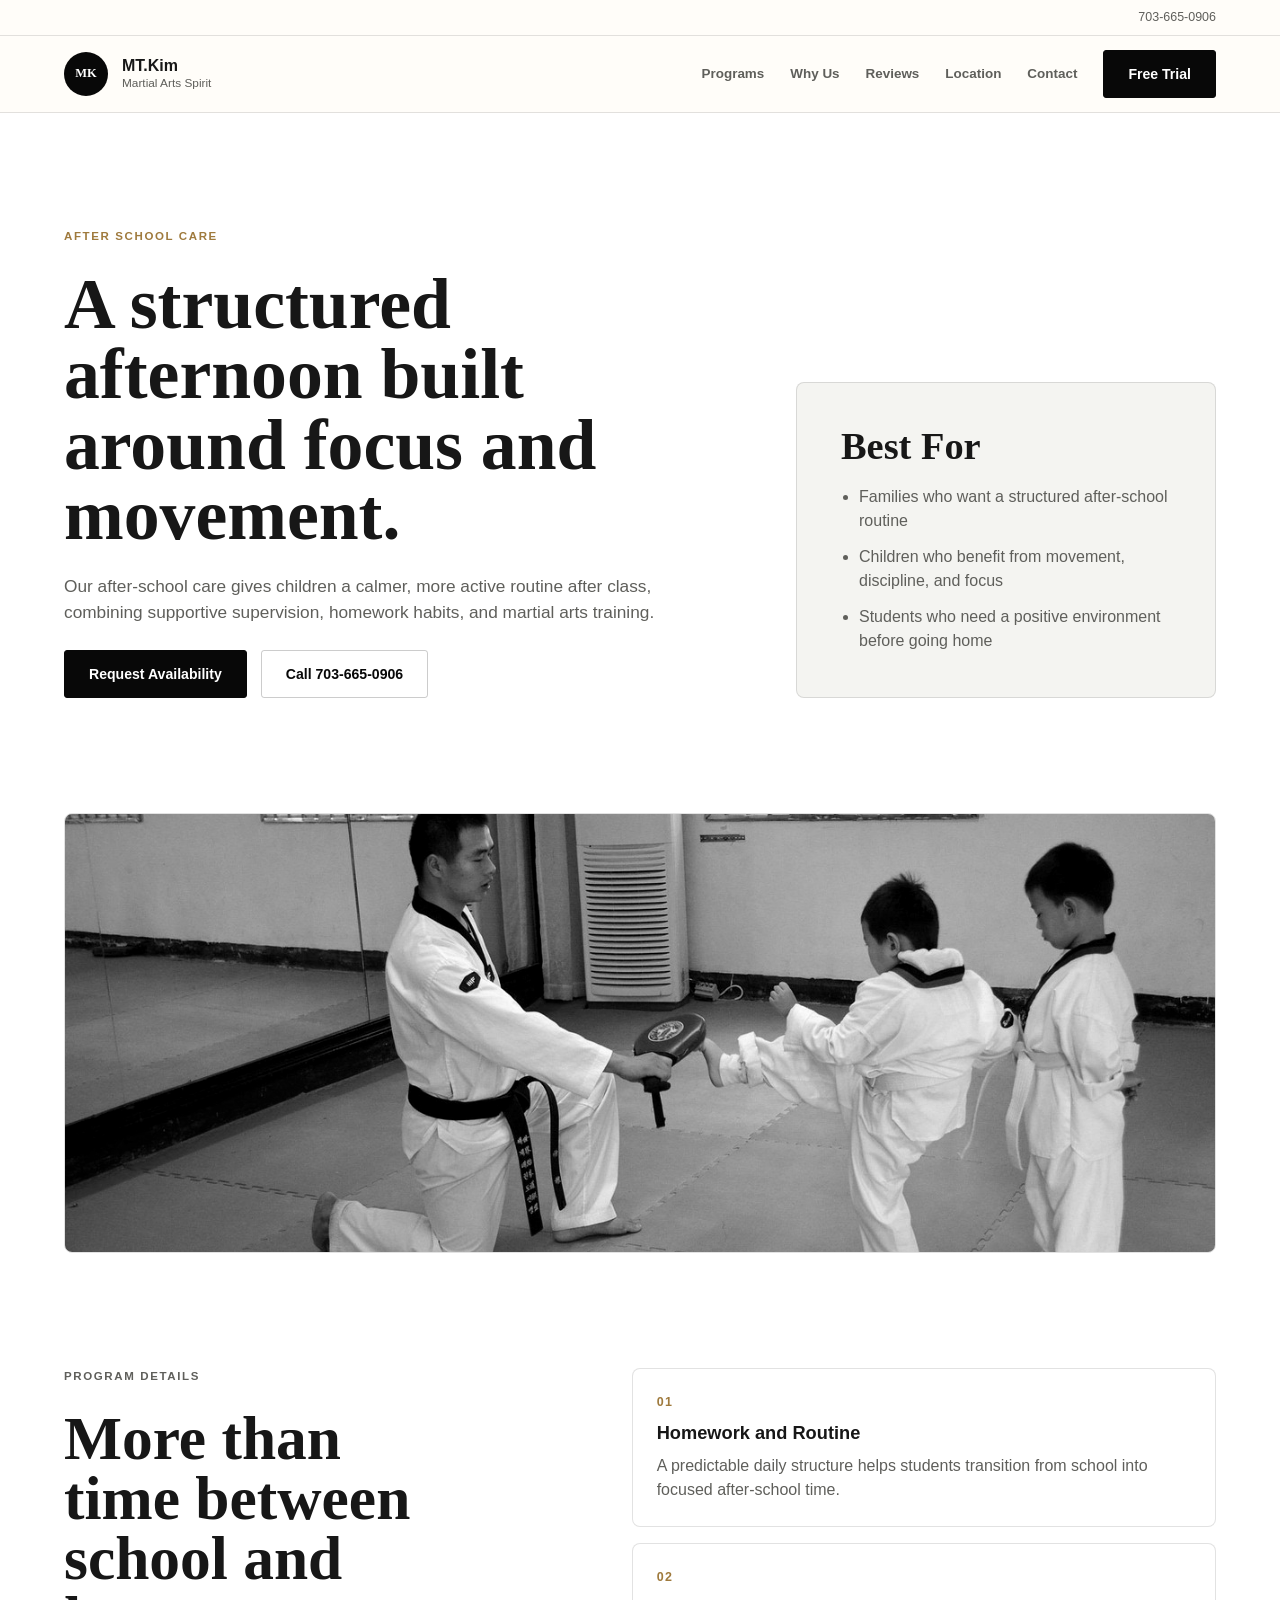
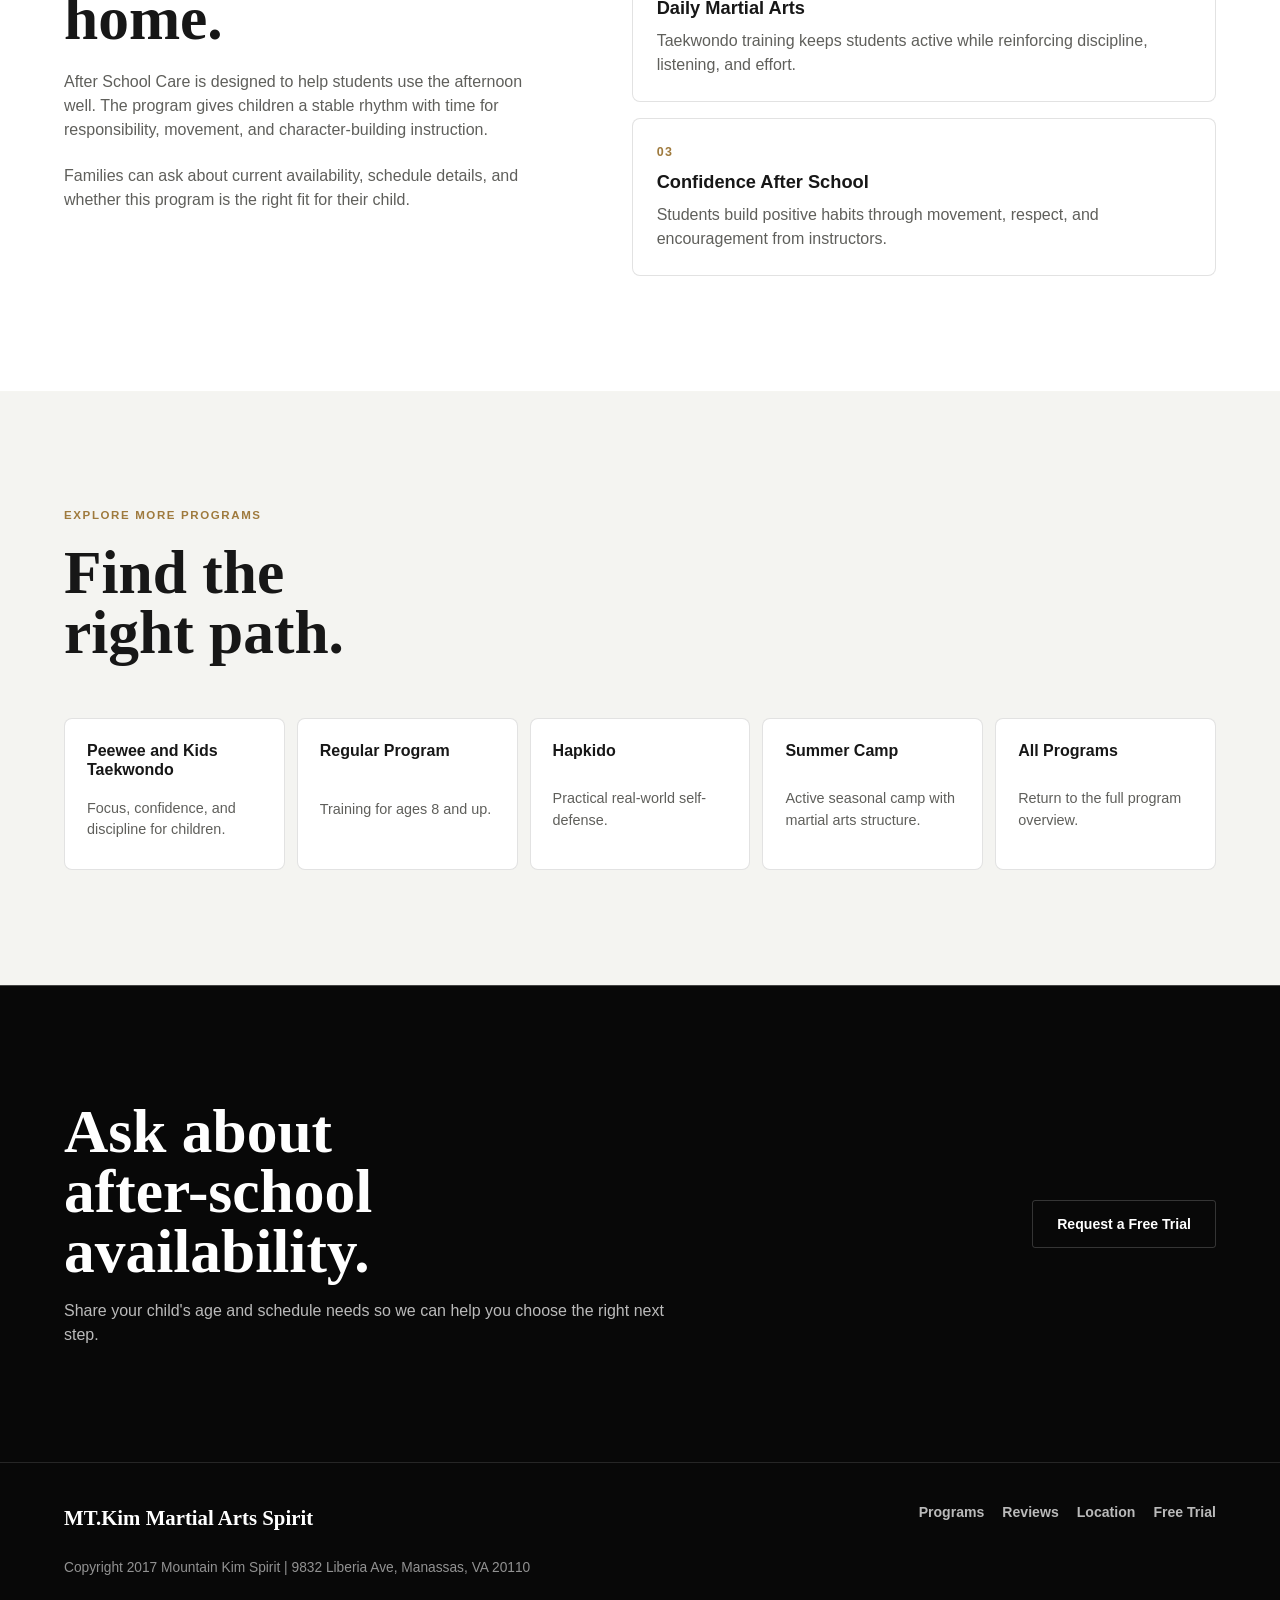
==== after-school-care.html @ d7f9e2f1 "Add program detail pages" ====
<!DOCTYPE html>
<html lang="en">
  <head>
    <meta charset="UTF-8" />
    <meta name="viewport" content="width=device-width, initial-scale=1.0" />
    <meta
      name="description"
      content="After School Care at MT.Kim Martial Arts Spirit in Manassas combines structure, Taekwondo training, homework routine, and confidence-building activity."
    />
    <meta
      http-equiv="Content-Security-Policy"
      content="default-src 'self'; base-uri 'self'; object-src 'none'; script-src 'self'; style-src 'self'; img-src 'self' data:; connect-src 'none'; font-src 'self'; form-action 'self'; upgrade-insecure-requests"
    />
    <meta name="referrer" content="strict-origin-when-cross-origin" />
    <title>After School Care | MT.Kim Martial Arts Spirit</title>
    <link rel="stylesheet" href="styles.css?v=program-pages-20260520b" />
    <script src="script.js" defer></script>
  </head>
  <body class="program-page">
    <header class="site-header" data-header>
      <div class="top-bar" aria-label="School contact information">
        <a href="tel:+17036650906">703-665-0906</a>
      </div>

      <nav class="main-nav" aria-label="Primary navigation">
        <a class="brand" href="index.html#home" aria-label="MT.Kim Martial Arts Spirit home">
          <span class="brand-mark" aria-hidden="true">MK</span>
          <span class="brand-text">
            <strong>MT.Kim</strong>
            <small>Martial Arts Spirit</small>
          </span>
        </a>

        <button
          class="nav-toggle"
          type="button"
          aria-label="Open navigation"
          aria-expanded="false"
          aria-controls="site-menu"
          data-nav-toggle
        >
          <span></span>
          <span></span>
        </button>

        <div class="nav-links" id="site-menu" data-nav-menu>
          <a href="index.html#programs-title">Programs</a>
          <a href="index.html#why-title">Why Us</a>
          <a href="index.html#reviews-title">Reviews</a>
          <a href="index.html#location-title">Location</a>
          <a href="index.html#contact-title">Contact</a>
          <a class="nav-cta" href="index.html#contact-title">Free Trial</a>
        </div>
      </nav>
    </header>

    <main>
      <section class="program-hero" aria-labelledby="program-title">
        <div class="program-hero-copy">
          <p class="eyebrow">After School Care</p>
          <h1 id="program-title">A structured afternoon built around focus and movement.</h1>
          <p class="lead">
            Our after-school care gives children a calmer, more active routine after class, combining supportive
            supervision, homework habits, and martial arts training.
          </p>
          <div class="program-hero-actions">
            <a class="button button-primary" href="index.html#contact-title">Request Availability</a>
            <a class="button button-secondary" href="tel:+17036650906">Call 703-665-0906</a>
          </div>
        </div>

        <aside class="program-hero-panel" aria-label="After school care highlights">
          <strong>Best For</strong>
          <ul>
            <li>Families who want a structured after-school routine</li>
            <li>Children who benefit from movement, discipline, and focus</li>
            <li>Students who need a positive environment before going home</li>
          </ul>
        </aside>
      </section>

      <figure class="program-visual">
        <img
          src="assets/taekwondo-training.jpg"
          alt="Taekwondo students practicing in class"
          width="1280"
          height="848"
          decoding="async"
        />
      </figure>

      <section class="program-detail-section" aria-labelledby="detail-title">
        <div class="program-copy">
          <p class="eyebrow">Program Details</p>
          <h2 id="detail-title">More than time between school and home.</h2>
          <p>
            After School Care is designed to help students use the afternoon well. The program gives children a stable
            rhythm with time for responsibility, movement, and character-building instruction.
          </p>
          <p>
            Families can ask about current availability, schedule details, and whether this program is the right fit for
            their child.
          </p>
        </div>

        <div class="benefit-list" aria-label="After school care benefits">
          <article class="benefit-item">
            <span>01</span>
            <h3>Homework and Routine</h3>
            <p>A predictable daily structure helps students transition from school into focused after-school time.</p>
          </article>
          <article class="benefit-item">
            <span>02</span>
            <h3>Daily Martial Arts</h3>
            <p>Taekwondo training keeps students active while reinforcing discipline, listening, and effort.</p>
          </article>
          <article class="benefit-item">
            <span>03</span>
            <h3>Confidence After School</h3>
            <p>Students build positive habits through movement, respect, and encouragement from instructors.</p>
          </article>
        </div>
      </section>

      <section class="program-related-section" aria-labelledby="related-title">
        <div class="program-related-header">
          <p class="eyebrow">Explore More Programs</p>
          <h2 id="related-title">Find the right path.</h2>
        </div>
        <div class="program-link-grid">
          <a class="program-link-card" href="children-taekwondo.html">
            <strong>Peewee and Kids Taekwondo</strong>
            <span>Focus, confidence, and discipline for children.</span>
          </a>
          <a class="program-link-card" href="regular-program.html">
            <strong>Regular Program</strong>
            <span>Training for ages 8 and up.</span>
          </a>
          <a class="program-link-card" href="hapkido.html">
            <strong>Hapkido</strong>
            <span>Practical real-world self-defense.</span>
          </a>
          <a class="program-link-card" href="summer-camp.html">
            <strong>Summer Camp</strong>
            <span>Active seasonal camp with martial arts structure.</span>
          </a>
          <a class="program-link-card" href="index.html#programs-title">
            <strong>All Programs</strong>
            <span>Return to the full program overview.</span>
          </a>
        </div>
      </section>

      <section class="program-cta-section" aria-labelledby="cta-title">
        <div>
          <h2 id="cta-title">Ask about after-school availability.</h2>
          <p>Share your child's age and schedule needs so we can help you choose the right next step.</p>
        </div>
        <a class="button button-secondary" href="index.html#contact-title">Request a Free Trial</a>
      </section>
    </main>

    <footer class="site-footer">
      <a class="footer-brand" href="index.html#home">MT.Kim Martial Arts Spirit</a>
      <div class="footer-links" aria-label="Footer navigation">
        <a href="index.html#programs-title">Programs</a>
        <a href="index.html#reviews-title">Reviews</a>
        <a href="index.html#location-title">Location</a>
        <a href="index.html#contact-title">Free Trial</a>
      </div>
      <p>Copyright 2017 Mountain Kim Spirit | 9832 Liberia Ave, Manassas, VA 20110</p>
    </footer>
  </body>
</html>
---- styles.css ----
:root {
  --black: #080808;
  --ink: #171717;
  --muted: #5f5f5b;
  --stone: #f4f4f1;
  --paper: #ffffff;
  --white: #ffffff;
  --line: rgba(23, 23, 23, 0.12);
  --line-strong: rgba(23, 23, 23, 0.22);
  --line-invert: rgba(255, 255, 255, 0.18);
  --gold: #9f7a3d;
  --shadow: 0 28px 80px rgba(8, 8, 8, 0.12);
  --shadow-tight: 0 16px 48px rgba(8, 8, 8, 0.1);
  --radius: 8px;
  --page: clamp(20px, 5vw, 80px);
  --max: 1320px;
  --sans: Arial, Helvetica, sans-serif;
  --serif: Georgia, "Times New Roman", serif;
}

*,
*::before,
*::after {
  box-sizing: border-box;
}

html {
  scroll-behavior: smooth;
  scroll-padding-top: 0;
}

[id$="-title"] {
  scroll-margin-top: 112px;
}

body {
  min-width: 320px;
  margin: 0;
  color: var(--ink);
  background: var(--paper);
  font-family: var(--sans);
  line-height: 1.5;
  overflow-x: clip;
  text-rendering: optimizeLegibility;
}

img,
svg {
  display: block;
  max-width: 100%;
}

img {
  height: auto;
}

a {
  color: inherit;
  text-decoration: none;
}

button,
input,
select,
textarea {
  font: inherit;
}

h1,
h2,
h3,
p,
figure,
dl,
dd {
  margin: 0;
}

.site-header {
  position: sticky;
  top: 0;
  z-index: 20;
  color: var(--ink);
  background: rgba(255, 253, 249, 0.94);
  border-bottom: 1px solid var(--line);
  backdrop-filter: blur(18px);
}

.site-header.is-scrolled {
  box-shadow: var(--shadow-tight);
}

.top-bar {
  display: flex;
  justify-content: flex-end;
  gap: 24px;
  max-width: var(--max);
  margin: 0 auto;
  padding: 8px var(--page);
  color: var(--muted);
  font-size: 0.78rem;
  border-bottom: 1px solid var(--line);
}

.main-nav {
  position: relative;
  display: flex;
  align-items: center;
  justify-content: space-between;
  gap: 32px;
  max-width: var(--max);
  min-height: 76px;
  margin: 0 auto;
  padding: 0 var(--page);
}

.brand {
  display: inline-flex;
  align-items: center;
  gap: 14px;
  min-width: 0;
  max-width: 100%;
}

.brand-mark {
  display: grid;
  flex: 0 0 auto;
  place-items: center;
  width: 44px;
  aspect-ratio: 1;
  color: var(--white);
  background: var(--black);
  border-radius: 50%;
  font-family: var(--serif);
  font-size: 0.78rem;
  font-weight: 700;
}

.brand-text {
  display: grid;
  gap: 2px;
}

.brand-text strong {
  font-size: 1rem;
  line-height: 1.1;
}

.brand-text small {
  color: var(--muted);
  font-size: 0.74rem;
  line-height: 1.2;
}

.nav-links {
  display: flex;
  align-items: center;
  gap: 26px;
  color: var(--muted);
  font-size: 0.84rem;
  font-weight: 800;
}

.nav-links a {
  padding: 10px 0;
  transition: color 160ms ease;
}

.nav-links a:hover {
  color: var(--black);
}

.nav-links .nav-cta,
.button {
  display: inline-flex;
  align-items: center;
  justify-content: center;
  min-height: 48px;
  padding: 0 24px;
  border: 1px solid currentColor;
  border-radius: 3px;
  font-size: 0.88rem;
  font-weight: 900;
  line-height: 1;
  text-align: center;
  transition: background 180ms ease, border-color 180ms ease, color 180ms ease, transform 180ms ease;
}

.button:hover,
.nav-links .nav-cta:hover {
  transform: translateY(-2px);
}

.nav-links .nav-cta,
.button-primary {
  color: var(--white);
  border-color: var(--black);
  background: var(--black);
}

.hero-section .button-primary {
  color: var(--black);
  border-color: var(--white);
  background: var(--white);
}

.button-secondary {
  color: var(--black);
  border-color: var(--line-strong);
  background: transparent;
}

.hero-section .button-secondary {
  color: var(--white);
  border-color: rgba(255, 255, 255, 0.44);
}

.nav-toggle {
  display: none;
  flex: 0 0 auto;
  place-content: center;
  width: 44px;
  height: 44px;
  border: 1px solid var(--line-strong);
  border-radius: 50%;
  color: var(--black);
  background: transparent;
  cursor: pointer;
}

.nav-toggle span {
  display: block;
  width: 18px;
  height: 2px;
  margin: 4px auto;
  background: currentColor;
}

.hero-section {
  position: relative;
  isolation: isolate;
  display: grid;
  grid-template-columns: minmax(0, var(--max));
  justify-content: center;
  align-content: end;
  gap: clamp(48px, 8vw, 96px);
  min-height: clamp(560px, 78svh, 820px);
  margin: 0;
  padding: clamp(88px, 10vw, 144px) var(--page) clamp(24px, 4vw, 48px);
  overflow: hidden;
  color: var(--white);
  background: url("assets/taekwondo-training.jpg") center / cover no-repeat;
}

.hero-section::before,
.hero-section::after {
  position: absolute;
  inset: 0;
  z-index: -1;
  content: "";
}

.hero-section::before {
  background:
    linear-gradient(110deg, rgba(0, 0, 0, 0.86) 0%, rgba(0, 0, 0, 0.62) 48%, rgba(0, 0, 0, 0.14) 100%),
    linear-gradient(180deg, rgba(0, 0, 0, 0.42) 0%, rgba(0, 0, 0, 0.02) 42%, rgba(0, 0, 0, 0.82) 100%);
}

.hero-section::after {
  background: linear-gradient(90deg, rgba(255, 255, 255, 0.08) 1px, transparent 1px);
  background-size: 96px 100%;
  opacity: 0.32;
}

.hero-content {
  max-width: var(--max);
  padding-bottom: 0;
}

.eyebrow,
.section-kicker,
.card-index,
.program-label {
  color: var(--gold);
  font-size: 0.72rem;
  font-weight: 900;
  letter-spacing: 0.14em;
  text-transform: uppercase;
}

.hero-content .eyebrow {
  color: #d0b079;
  margin-bottom: 20px;
}

h1,
h2 {
  font-family: var(--serif);
  font-weight: 700;
  letter-spacing: 0;
  line-height: 0.98;
}

h1 {
  max-width: 12ch;
  font-size: clamp(3.15rem, 7.4vw, 7rem);
}

h2 {
  max-width: 13ch;
  font-size: clamp(2.15rem, 4.8vw, 4.75rem);
}

h3 {
  color: inherit;
  font-size: clamp(1.14rem, 1.35vw, 1.38rem);
  line-height: 1.2;
}

.hero-copy {
  max-width: 560px;
  margin-top: 24px;
  color: rgba(255, 255, 255, 0.76);
  font-size: clamp(1.05rem, 1.3vw, 1.24rem);
}

.hero-note {
  display: flex;
  flex-wrap: wrap;
  gap: 8px 14px;
  margin-top: 24px;
  color: rgba(255, 255, 255, 0.68);
  font-size: 0.86rem;
  font-weight: 800;
}

.hero-note span + span {
  padding-left: 14px;
  border-left: 1px solid rgba(255, 255, 255, 0.32);
}

.hero-actions {
  display: flex;
  flex-wrap: wrap;
  gap: 14px;
  margin-top: 36px;
}

.hero-media {
  display: none;
}

.hero-media::before {
  position: absolute;
  inset: 28px -18px -18px 28px;
  z-index: -1;
  border: 1px solid var(--line-strong);
  border-radius: var(--radius);
  content: "";
}

.hero-media img {
  width: 100%;
  aspect-ratio: 5 / 4;
  object-fit: cover;
  border-radius: 5px;
  filter: grayscale(1) contrast(1.04);
}

.trust-strip {
  grid-column: 1 / -1;
  display: grid;
  grid-template-columns: repeat(3, minmax(0, 1fr));
  color: var(--white);
  border-top: 1px solid rgba(255, 255, 255, 0.2);
  border-bottom: 1px solid rgba(255, 255, 255, 0.2);
  background: rgba(0, 0, 0, 0.28);
  backdrop-filter: blur(16px);
}

.trust-strip div {
  min-height: 128px;
  padding: 28px 32px;
  border-right: 1px solid rgba(255, 255, 255, 0.18);
}

.trust-strip div:last-child {
  border-right: 0;
}

.trust-strip dt {
  font-family: var(--serif);
  font-size: clamp(2.1rem, 3.5vw, 3.75rem);
  font-weight: 700;
  line-height: 1;
}

.trust-strip dd {
  max-width: 230px;
  margin-top: 10px;
  color: rgba(255, 255, 255, 0.68);
}

.intro-section,
.why-section,
.programs-section,
.reviews-section,
.location-section,
.contact-section {
  max-width: var(--max);
  margin: 0 auto;
  padding: clamp(72px, 10vw, 136px) var(--page);
}

.intro-layout {
  display: grid;
  grid-template-columns: minmax(0, 1fr) minmax(240px, 320px);
  gap: clamp(32px, 7vw, 104px);
  align-items: end;
  margin-top: 24px;
}

.intro-copy p,
.section-heading p,
.feature-card p,
.program-card p,
.review-panel p,
.location-copy p {
  color: var(--muted);
}

.intro-copy p {
  max-width: 720px;
  margin-top: 22px;
  font-size: clamp(1rem, 1.15vw, 1.13rem);
}

.instructor-card {
  justify-self: end;
  overflow: hidden;
  width: min(100%, 300px);
  border: 1px solid var(--line);
  border-radius: var(--radius);
  background: var(--white);
}

.instructor-card img {
  width: 100%;
  aspect-ratio: 2 / 3;
  object-fit: cover;
  filter: grayscale(1);
}

.instructor-card div {
  display: grid;
  gap: 4px;
  padding: 20px;
}

.instructor-card strong {
  font-family: var(--serif);
  font-size: 1.4rem;
}

.instructor-card span {
  color: var(--muted);
}

.why-section,
.contact-section {
  background: var(--stone);
  box-shadow: 0 0 0 100vmax var(--stone);
  clip-path: inset(0 -100vmax);
}

.section-heading {
  display: grid;
  gap: 18px;
  max-width: 840px;
  margin-bottom: clamp(32px, 5vw, 64px);
}

.section-heading p {
  max-width: 700px;
  font-size: clamp(1rem, 1.15vw, 1.13rem);
}

.feature-grid,
.program-grid {
  display: grid;
  gap: 16px;
}

.feature-grid {
  grid-template-columns: repeat(4, minmax(0, 1fr));
}

.feature-card,
.program-card {
  display: grid;
  align-content: start;
  gap: 16px;
  min-height: 252px;
  padding: 28px;
  border: 1px solid var(--line);
  border-radius: var(--radius);
  background: rgba(255, 255, 255, 0.78);
  transition: border-color 180ms ease, transform 180ms ease, box-shadow 180ms ease;
}

.feature-card:hover,
.program-card:hover {
  border-color: var(--line-strong);
  box-shadow: var(--shadow-tight);
  transform: translateY(-3px);
}

.program-grid {
  grid-template-columns: repeat(3, minmax(0, 1fr));
}

.program-card {
  min-height: 260px;
  background: var(--white);
}

.program-card a {
  align-self: end;
  justify-self: start;
  margin-top: 12px;
  color: var(--black);
  font-size: 0.9rem;
  font-weight: 900;
  border-bottom: 1px solid currentColor;
}

.program-page main {
  background: var(--paper);
}

.program-hero {
  display: grid;
  grid-template-columns: minmax(0, 1fr) minmax(280px, 420px);
  gap: clamp(40px, 7vw, 104px);
  align-items: end;
  max-width: var(--max);
  margin: 0 auto;
  padding: clamp(72px, 9vw, 128px) var(--page);
}

.program-hero-copy {
  display: grid;
  gap: 24px;
}

.program-hero h1 {
  max-width: 16ch;
  font-size: clamp(3rem, 5.6vw, 5.5rem);
}

.program-hero .lead {
  max-width: 700px;
  color: var(--muted);
  font-size: clamp(1.05rem, 1.35vw, 1.28rem);
}

.program-hero-actions {
  display: flex;
  flex-wrap: wrap;
  gap: 14px;
}

.program-hero-panel {
  display: grid;
  gap: 20px;
  padding: clamp(28px, 4vw, 44px);
  border: 1px solid var(--line);
  border-radius: var(--radius);
  background: var(--stone);
}

.program-hero-panel strong {
  font-family: var(--serif);
  font-size: clamp(1.8rem, 3vw, 2.8rem);
  line-height: 1;
}

.program-hero-panel ul,
.program-copy ul {
  display: grid;
  gap: 12px;
  margin: 0;
  padding-left: 18px;
  color: var(--muted);
}

.program-visual {
  overflow: hidden;
  max-width: var(--max);
  margin: 0 auto;
  padding: 0 var(--page);
}

.program-visual img {
  width: 100%;
  max-height: 440px;
  object-fit: cover;
  border: 1px solid var(--line);
  border-radius: var(--radius);
  filter: grayscale(1) contrast(1.03);
}

.program-detail-section,
.program-related-section,
.program-cta-section {
  max-width: var(--max);
  margin: 0 auto;
  padding: clamp(72px, 9vw, 120px) var(--page);
}

.program-detail-section {
  display: grid;
  grid-template-columns: minmax(0, 0.9fr) minmax(320px, 1.1fr);
  gap: clamp(40px, 7vw, 96px);
  align-items: start;
}

.program-copy {
  display: grid;
  gap: 22px;
}

.program-copy h2 {
  max-width: 12ch;
}

.program-copy p {
  max-width: 680px;
  color: var(--muted);
}

.benefit-list {
  display: grid;
  gap: 16px;
}

.benefit-item {
  display: grid;
  gap: 10px;
  padding: 24px;
  border: 1px solid var(--line);
  border-radius: var(--radius);
  background: var(--white);
}

.benefit-item span {
  color: var(--gold);
  font-size: 0.78rem;
  font-weight: 900;
  letter-spacing: 0.12em;
  text-transform: uppercase;
}

.benefit-item p {
  color: var(--muted);
}

.program-related-section {
  background: var(--stone);
  box-shadow: 0 0 0 100vmax var(--stone);
  clip-path: inset(0 -100vmax);
}

.program-related-header {
  display: grid;
  gap: 18px;
  margin-bottom: clamp(32px, 5vw, 56px);
}

.program-related-header h2 {
  max-width: 11ch;
}

.program-link-grid {
  display: grid;
  grid-template-columns: repeat(5, minmax(0, 1fr));
  gap: 12px;
}

.program-link-card {
  display: grid;
  gap: 12px;
  min-height: 152px;
  padding: 22px;
  border: 1px solid var(--line);
  border-radius: var(--radius);
  background: var(--white);
}

.program-link-card strong {
  line-height: 1.2;
}

.program-link-card span {
  color: var(--muted);
  font-size: 0.9rem;
}

.program-cta-section {
  display: grid;
  grid-template-columns: minmax(0, 1fr) auto;
  gap: 24px;
  align-items: center;
  color: var(--white);
  background: var(--black);
  box-shadow: 0 0 0 100vmax var(--black);
  clip-path: inset(0 -100vmax);
}

.program-cta-section h2 {
  max-width: 12ch;
}

.program-cta-section p {
  max-width: 620px;
  margin-top: 18px;
  color: rgba(255, 255, 255, 0.72);
}

.program-cta-section .button-secondary {
  color: var(--white);
  border-color: var(--line-invert);
}

.reviews-section {
  display: grid;
  grid-template-columns: minmax(0, 1fr) minmax(280px, 520px);
  gap: clamp(32px, 6vw, 88px);
  align-items: center;
  color: var(--white);
  background: var(--black);
  box-shadow: 0 0 0 100vmax var(--black);
  clip-path: inset(0 -100vmax);
}

.reviews-section h2 {
  margin-top: 18px;
}

.review-panel {
  display: grid;
  gap: 20px;
  padding: clamp(28px, 4vw, 48px);
  border: 1px solid var(--line-invert);
  border-radius: var(--radius);
  background: rgba(255, 255, 255, 0.06);
}

.review-panel strong {
  font-family: var(--serif);
  font-size: clamp(1.8rem, 3vw, 3rem);
  line-height: 1;
}

.review-panel p {
  color: rgba(255, 255, 255, 0.72);
}

.review-panel .button-secondary {
  justify-self: start;
  color: var(--white);
  border-color: var(--line-invert);
}

.location-section {
  display: grid;
  grid-template-columns: minmax(0, 1fr) minmax(280px, 420px);
  gap: clamp(32px, 6vw, 88px);
  align-items: end;
}

.location-copy {
  display: grid;
  gap: 20px;
}

.location-copy h2 {
  max-width: 760px;
}

.contact-panel {
  display: grid;
  gap: 12px;
  padding: 28px;
  border: 1px solid var(--line);
  border-radius: var(--radius);
  font-style: normal;
  background: var(--white);
}

.contact-panel a {
  display: flex;
  justify-content: space-between;
  gap: 16px;
  padding-bottom: 12px;
  border-bottom: 1px solid var(--line);
  font-weight: 800;
}

.contact-panel a:last-child {
  padding-bottom: 0;
  border-bottom: 0;
}

.contact-form {
  padding: clamp(24px, 4vw, 48px);
  border: 1px solid var(--line);
  border-radius: var(--radius);
  background: var(--white);
}

.form-grid {
  display: grid;
  grid-template-columns: repeat(2, minmax(0, 1fr));
  gap: 20px;
}

.contact-form label {
  display: grid;
  gap: 8px;
  color: var(--ink);
  font-size: 0.88rem;
  font-weight: 900;
}

.contact-form input,
.contact-form select,
.contact-form textarea {
  width: 100%;
  min-height: 52px;
  padding: 12px 14px;
  color: var(--ink);
  border: 1px solid var(--line);
  border-radius: 4px;
  background: var(--paper);
  outline: none;
  transition: border-color 160ms ease, box-shadow 160ms ease;
}

.contact-form textarea {
  min-height: 144px;
  resize: vertical;
}

.contact-form input:focus,
.contact-form select:focus,
.contact-form textarea:focus {
  border-color: var(--black);
  box-shadow: 0 0 0 4px rgba(8, 8, 8, 0.08);
}

.form-wide {
  grid-column: 1 / -1;
}

.form-actions {
  display: flex;
  flex-wrap: wrap;
  align-items: center;
  gap: 20px;
  margin-top: 24px;
}

.form-status {
  min-height: 24px;
  color: var(--muted);
  font-weight: 700;
}

.site-footer {
  display: grid;
  grid-template-columns: minmax(0, 1fr) auto;
  gap: 24px;
  max-width: var(--max);
  margin: 0 auto;
  padding: 40px var(--page);
  color: rgba(255, 255, 255, 0.72);
  background: var(--black);
  box-shadow: 0 0 0 100vmax var(--black);
  clip-path: inset(0 -100vmax);
}

.footer-brand {
  color: var(--white);
  font-family: var(--serif);
  font-size: 1.3rem;
  font-weight: 700;
}

.footer-links {
  display: flex;
  flex-wrap: wrap;
  justify-content: flex-end;
  gap: 18px;
  font-size: 0.88rem;
  font-weight: 800;
}

.site-footer p {
  grid-column: 1 / -1;
  color: rgba(255, 255, 255, 0.56);
  font-size: 0.86rem;
}

@media (max-width: 1180px) {
  .program-grid {
    grid-template-columns: repeat(2, minmax(0, 1fr));
  }

  .program-link-grid {
    grid-template-columns: repeat(3, minmax(0, 1fr));
  }
}

@media (max-width: 1040px) {
  .hero-section,
  .intro-layout,
  .reviews-section,
  .location-section,
  .program-hero,
  .program-detail-section,
  .program-cta-section {
    grid-template-columns: 1fr;
  }

  .hero-media {
    max-width: 620px;
  }

  .instructor-card {
    justify-self: start;
  }

  .feature-grid {
    grid-template-columns: repeat(2, minmax(0, 1fr));
  }

  .program-cta-section .button {
    justify-self: start;
  }
}

@media (max-width: 860px) {
  [id$="-title"] {
    scroll-margin-top: 88px;
  }

  .top-bar {
    display: none;
  }

  .main-nav {
    display: grid;
    grid-template-columns: minmax(0, 1fr) 44px;
    min-height: 72px;
    gap: 16px;
  }

  .nav-toggle {
    position: absolute;
    top: 50%;
    right: var(--page);
    z-index: 2;
    display: inline-grid;
    justify-self: end;
    margin-left: 0;
    transform: translateY(-50%);
  }

  .brand {
    max-width: calc(100% - 60px);
  }

  .nav-links {
    position: absolute;
    top: calc(100% + 1px);
    right: var(--page);
    left: var(--page);
    display: none;
    padding: 16px;
    color: rgba(255, 255, 255, 0.78);
    border: 1px solid var(--line-invert);
    border-radius: var(--radius);
    background: var(--black);
    box-shadow: var(--shadow);
  }

  .nav-links.is-open {
    display: grid;
    gap: 8px;
  }

  .nav-links a {
    padding: 12px;
  }

  .nav-links a:hover {
    color: var(--white);
  }

  .nav-links .nav-cta {
    margin-top: 8px;
    color: var(--black);
    border-color: var(--white);
    background: var(--white);
  }

  .trust-strip {
    grid-template-columns: 1fr;
  }

  .trust-strip div {
    min-height: auto;
    border-right: 0;
    border-bottom: 1px solid var(--line);
  }

  .trust-strip div:last-child {
    border-bottom: 0;
  }
}

@media (max-width: 680px) {
  .brand {
    gap: 10px;
  }

  .brand-mark {
    width: 40px;
  }

  .brand-text strong {
    font-size: 0.92rem;
  }

  .brand-text small {
    font-size: 0.68rem;
  }

  h1 {
    max-width: 11ch;
    font-size: clamp(2.45rem, 11vw, 3.35rem);
  }

  .hero-note {
    max-width: 32ch;
  }

  .hero-note span + span {
    padding-left: 0;
    border-left: 0;
  }

  h2 {
    max-width: none;
  }

  .hero-content .eyebrow {
    max-width: 32ch;
    font-size: 0.68rem;
    letter-spacing: 0.08em;
  }

  .hero-copy {
    max-width: 32ch;
    font-size: 1rem;
  }

  .hero-actions,
  .form-actions {
    align-items: stretch;
    flex-direction: column;
  }

  .button,
  .hero-actions .button,
  .form-actions .button {
    width: 100%;
  }

  .feature-grid,
  .program-grid,
  .program-link-grid,
  .form-grid,
  .site-footer {
    grid-template-columns: 1fr;
  }

  .feature-card,
  .program-card,
  .program-hero-panel,
  .benefit-item,
  .program-link-card,
  .contact-form,
  .contact-panel,
  .review-panel {
    padding: 24px;
  }

  .footer-links {
    justify-content: flex-start;
  }
}
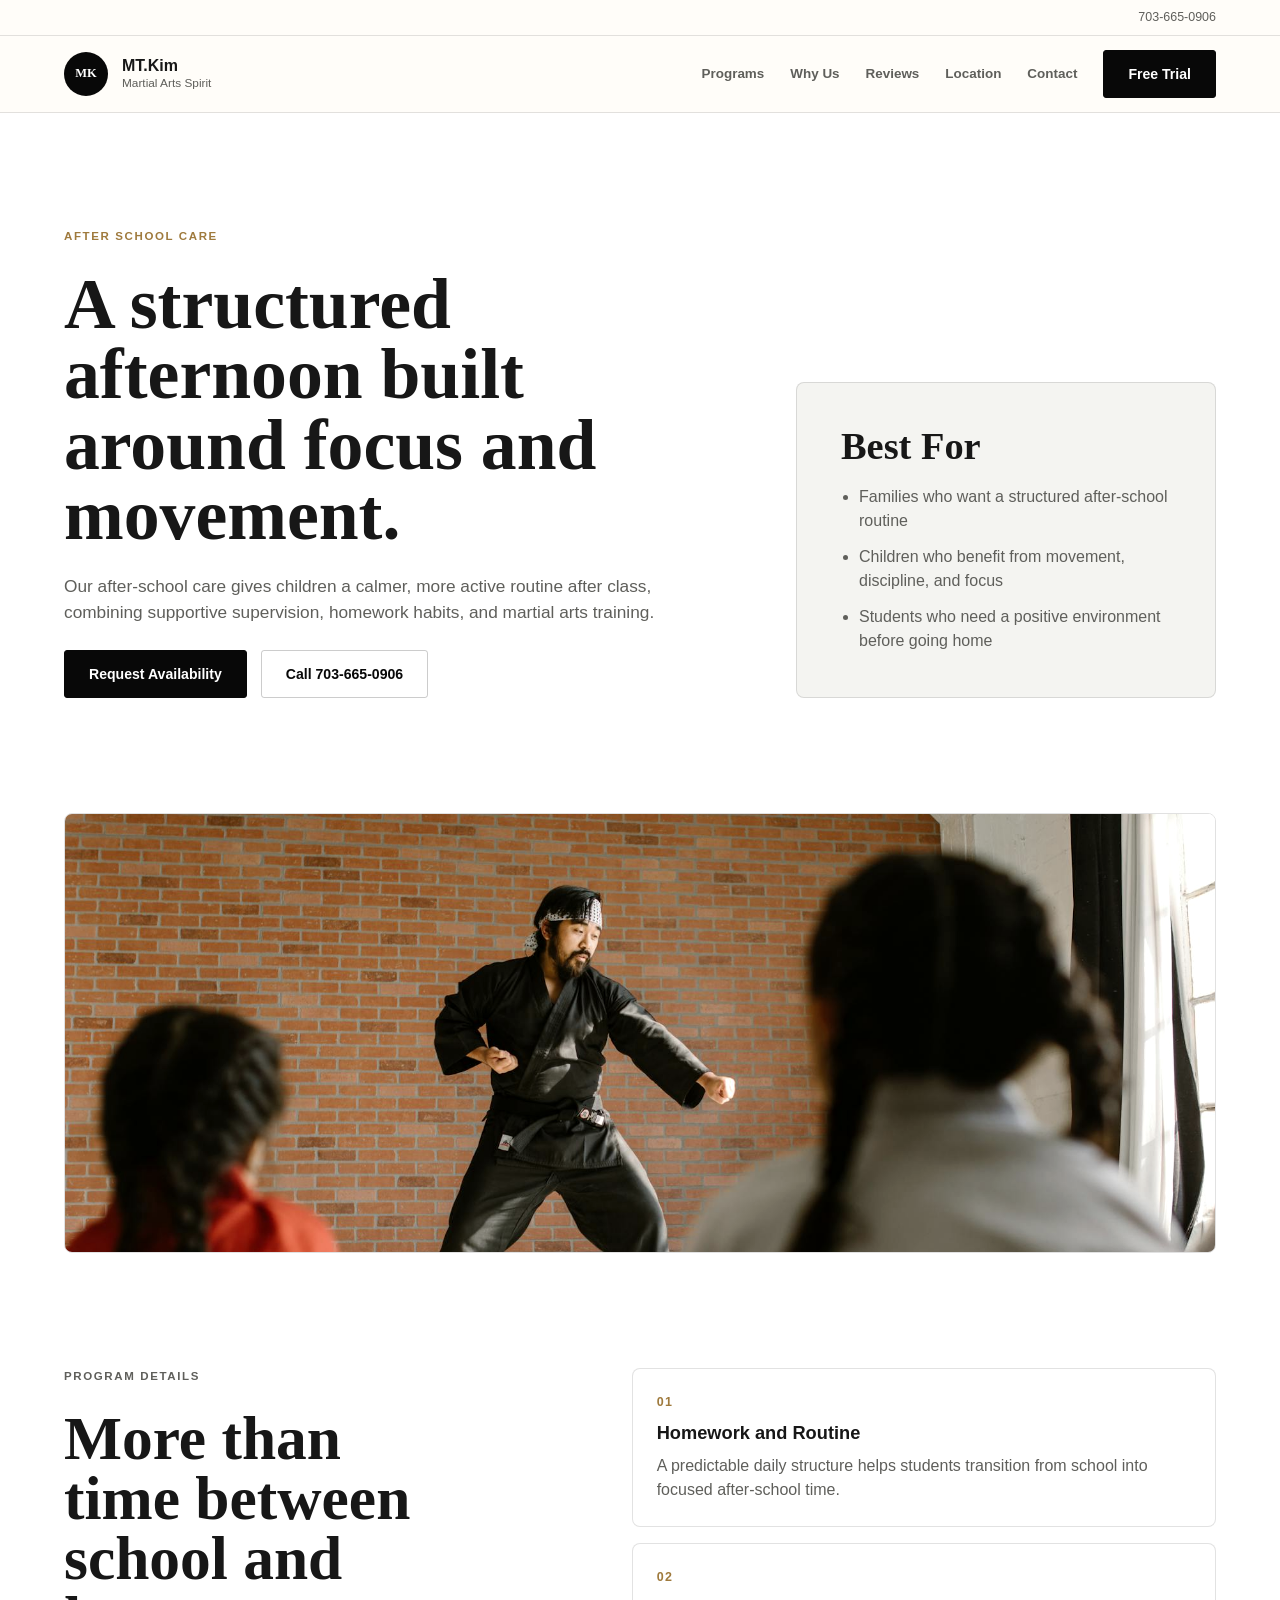
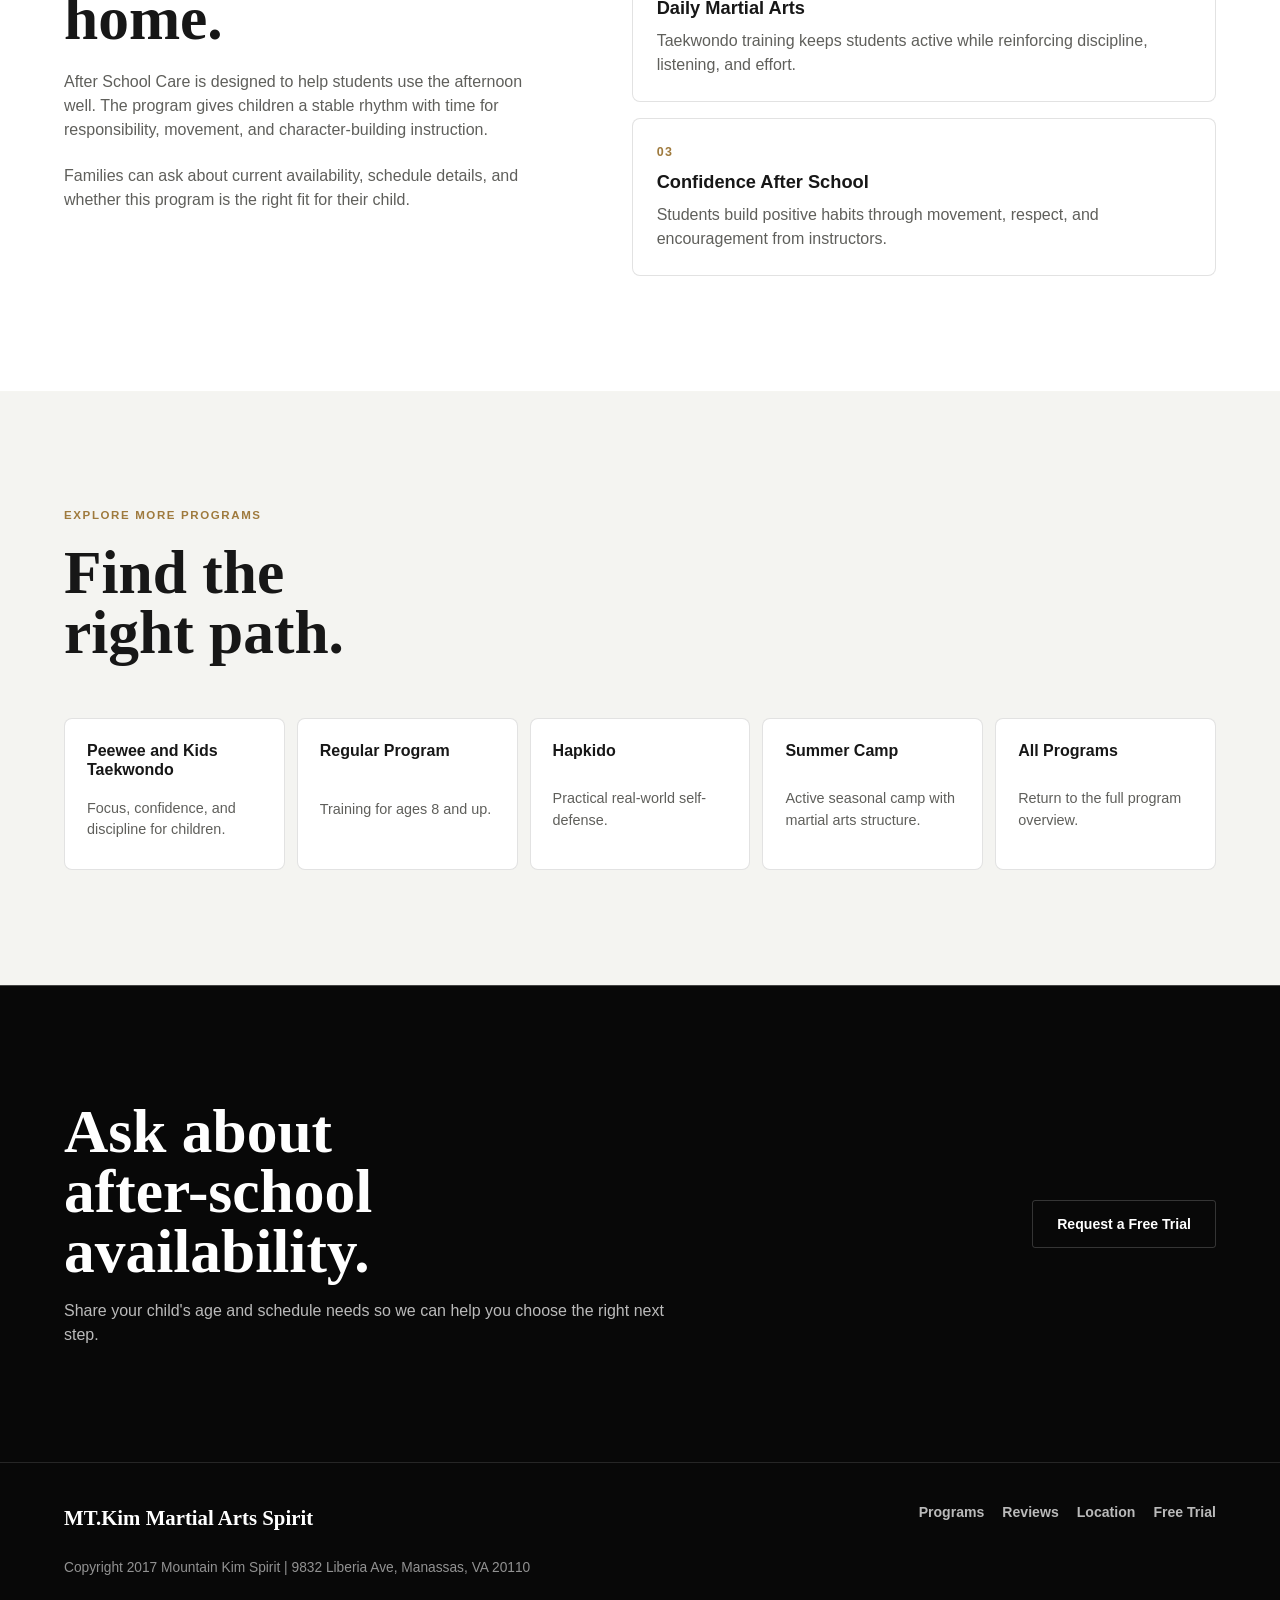
==== commit 8c1cb309: "Refresh program photography" ====
--- a/after-school-care.html
+++ b/after-school-care.html
@@ -13,7 +13,7 @@
     />
     <meta name="referrer" content="strict-origin-when-cross-origin" />
     <title>After School Care | MT.Kim Martial Arts Spirit</title>
-    <link rel="stylesheet" href="styles.css?v=program-pages-20260520b" />
+    <link rel="stylesheet" href="styles.css?v=photo-refresh-20260520" />
     <script src="script.js" defer></script>
   </head>
   <body class="program-page">
@@ -81,10 +81,10 @@
 
       <figure class="program-visual">
         <img
-          src="assets/taekwondo-training.jpg"
-          alt="Taekwondo students practicing in class"
-          width="1280"
-          height="848"
+          src="assets/after-school-care.jpg"
+          alt="Martial arts instructor leading students during a structured afternoon class"
+          width="1800"
+          height="1200"
           decoding="async"
         />
       </figure>
--- a/styles.css
+++ b/styles.css
@@ -249,7 +249,7 @@
   padding: clamp(88px, 10vw, 144px) var(--page) clamp(24px, 4vw, 48px);
   overflow: hidden;
   color: var(--white);
-  background: url("assets/taekwondo-training.jpg") center / cover no-repeat;
+  background: url("assets/hero-class.jpg") center / cover no-repeat;
 }
 
 .hero-section::before,
@@ -607,7 +607,7 @@
   object-fit: cover;
   border: 1px solid var(--line);
   border-radius: var(--radius);
-  filter: grayscale(1) contrast(1.03);
+  filter: saturate(0.82) contrast(1.04);
 }
 
 .program-detail-section,
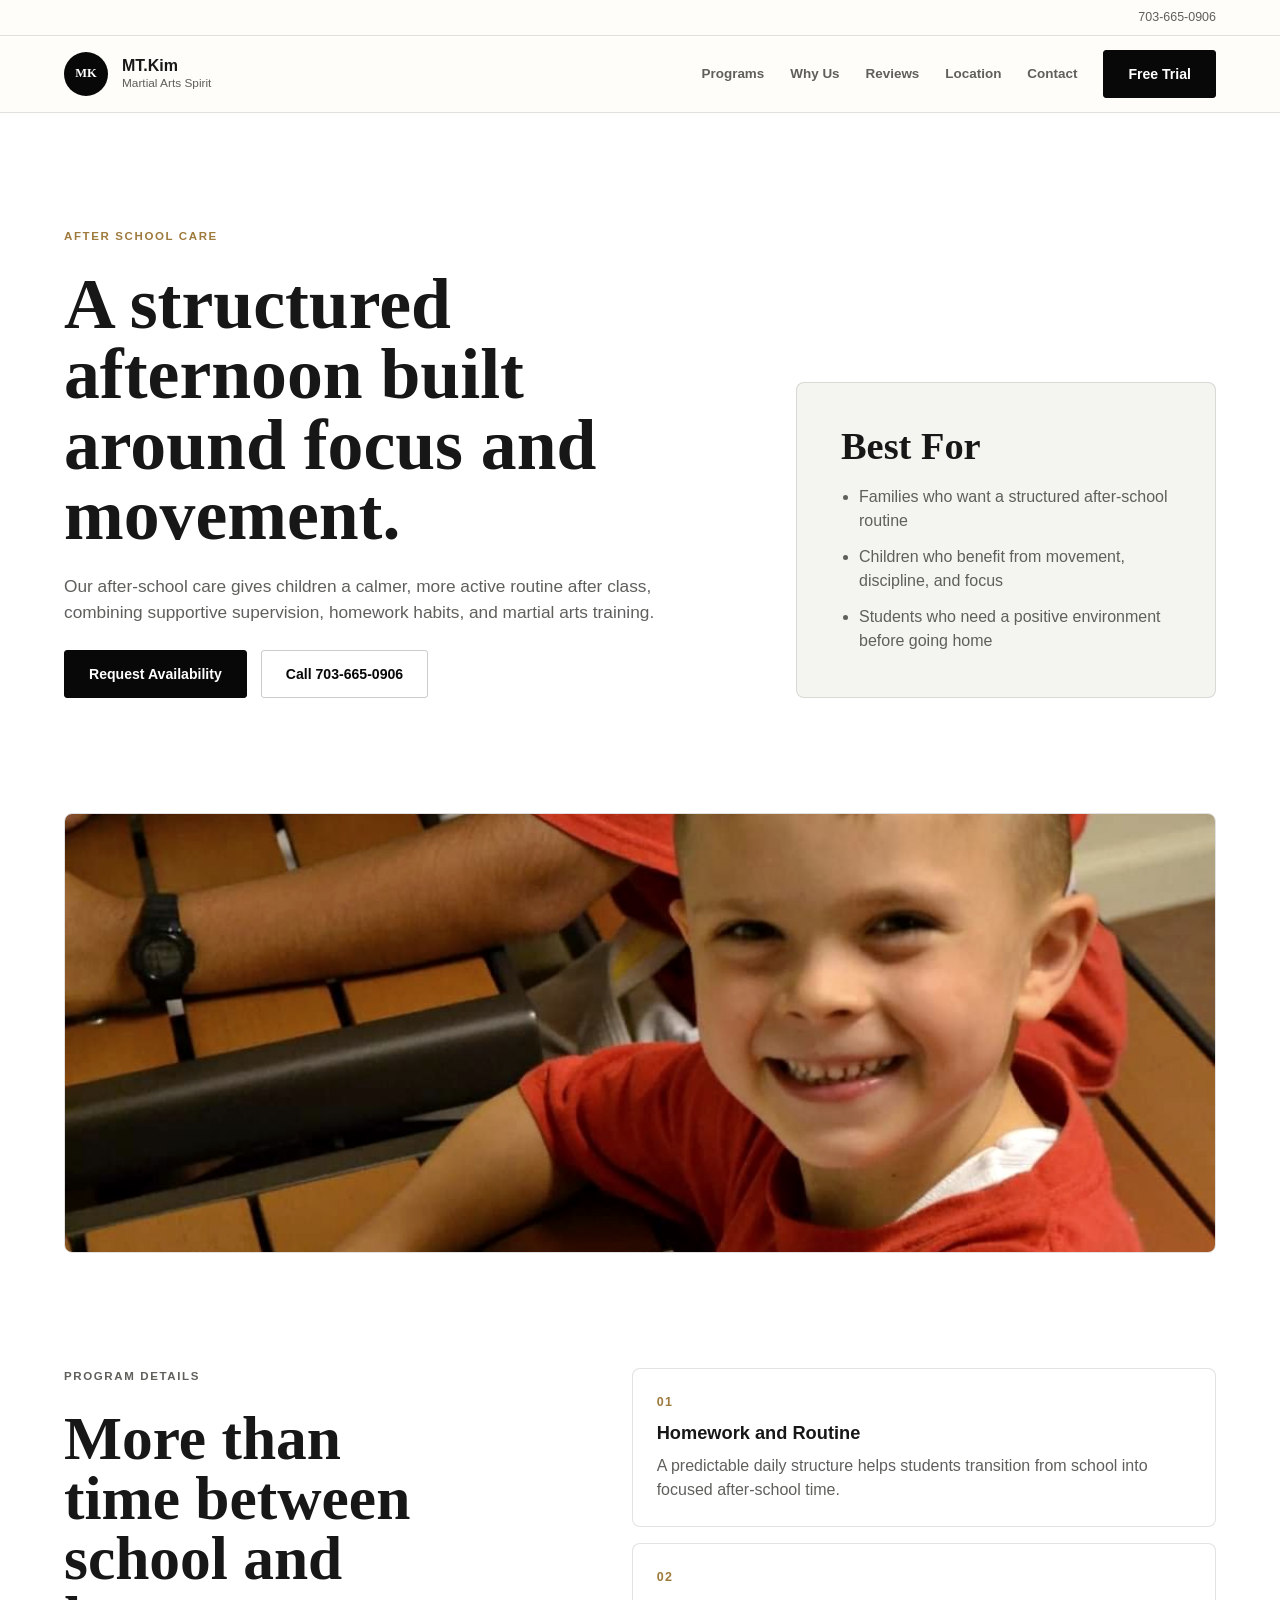
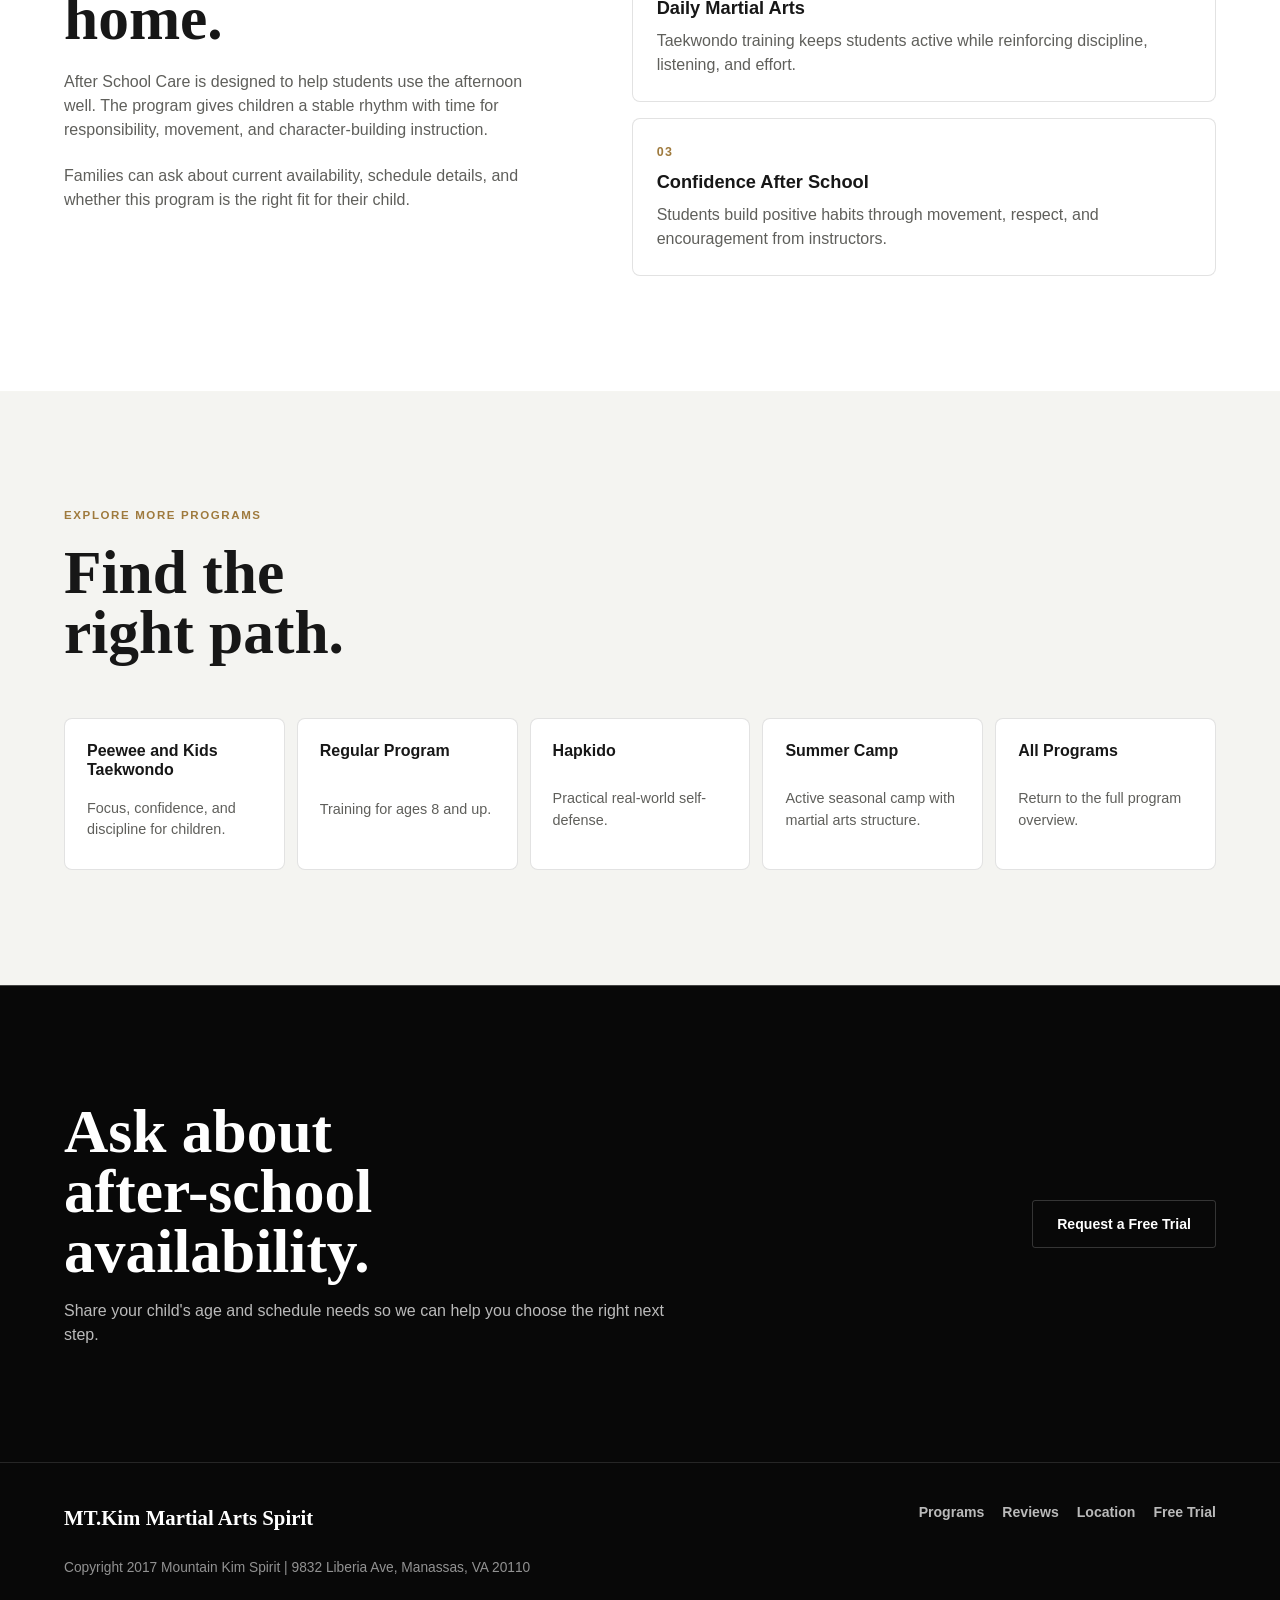
==== commit ccb9a44c: "Use school-owned program photos" ====
--- a/after-school-care.html
+++ b/after-school-care.html
@@ -13,7 +13,7 @@
     />
     <meta name="referrer" content="strict-origin-when-cross-origin" />
     <title>After School Care | MT.Kim Martial Arts Spirit</title>
-    <link rel="stylesheet" href="styles.css?v=photo-refresh-20260520" />
+    <link rel="stylesheet" href="styles.css?v=school-photos-20260520" />
     <script src="script.js" defer></script>
   </head>
   <body class="program-page">
@@ -81,10 +81,10 @@
 
       <figure class="program-visual">
         <img
-          src="assets/after-school-care.jpg"
-          alt="Martial arts instructor leading students during a structured afternoon class"
-          width="1800"
-          height="1200"
+          src="assets/after-school-care.jpg?v=school-photos-20260520"
+          alt="After school care student smiling during a quiet activity at MT.Kim"
+          width="1080"
+          height="1080"
           decoding="async"
         />
       </figure>
--- a/styles.css
+++ b/styles.css
@@ -249,7 +249,7 @@
   padding: clamp(88px, 10vw, 144px) var(--page) clamp(24px, 4vw, 48px);
   overflow: hidden;
   color: var(--white);
-  background: url("assets/hero-class.jpg") center / cover no-repeat;
+  background: url("assets/hero-class.jpg?v=school-photos-20260520") center / cover no-repeat;
 }
 
 .hero-section::before,
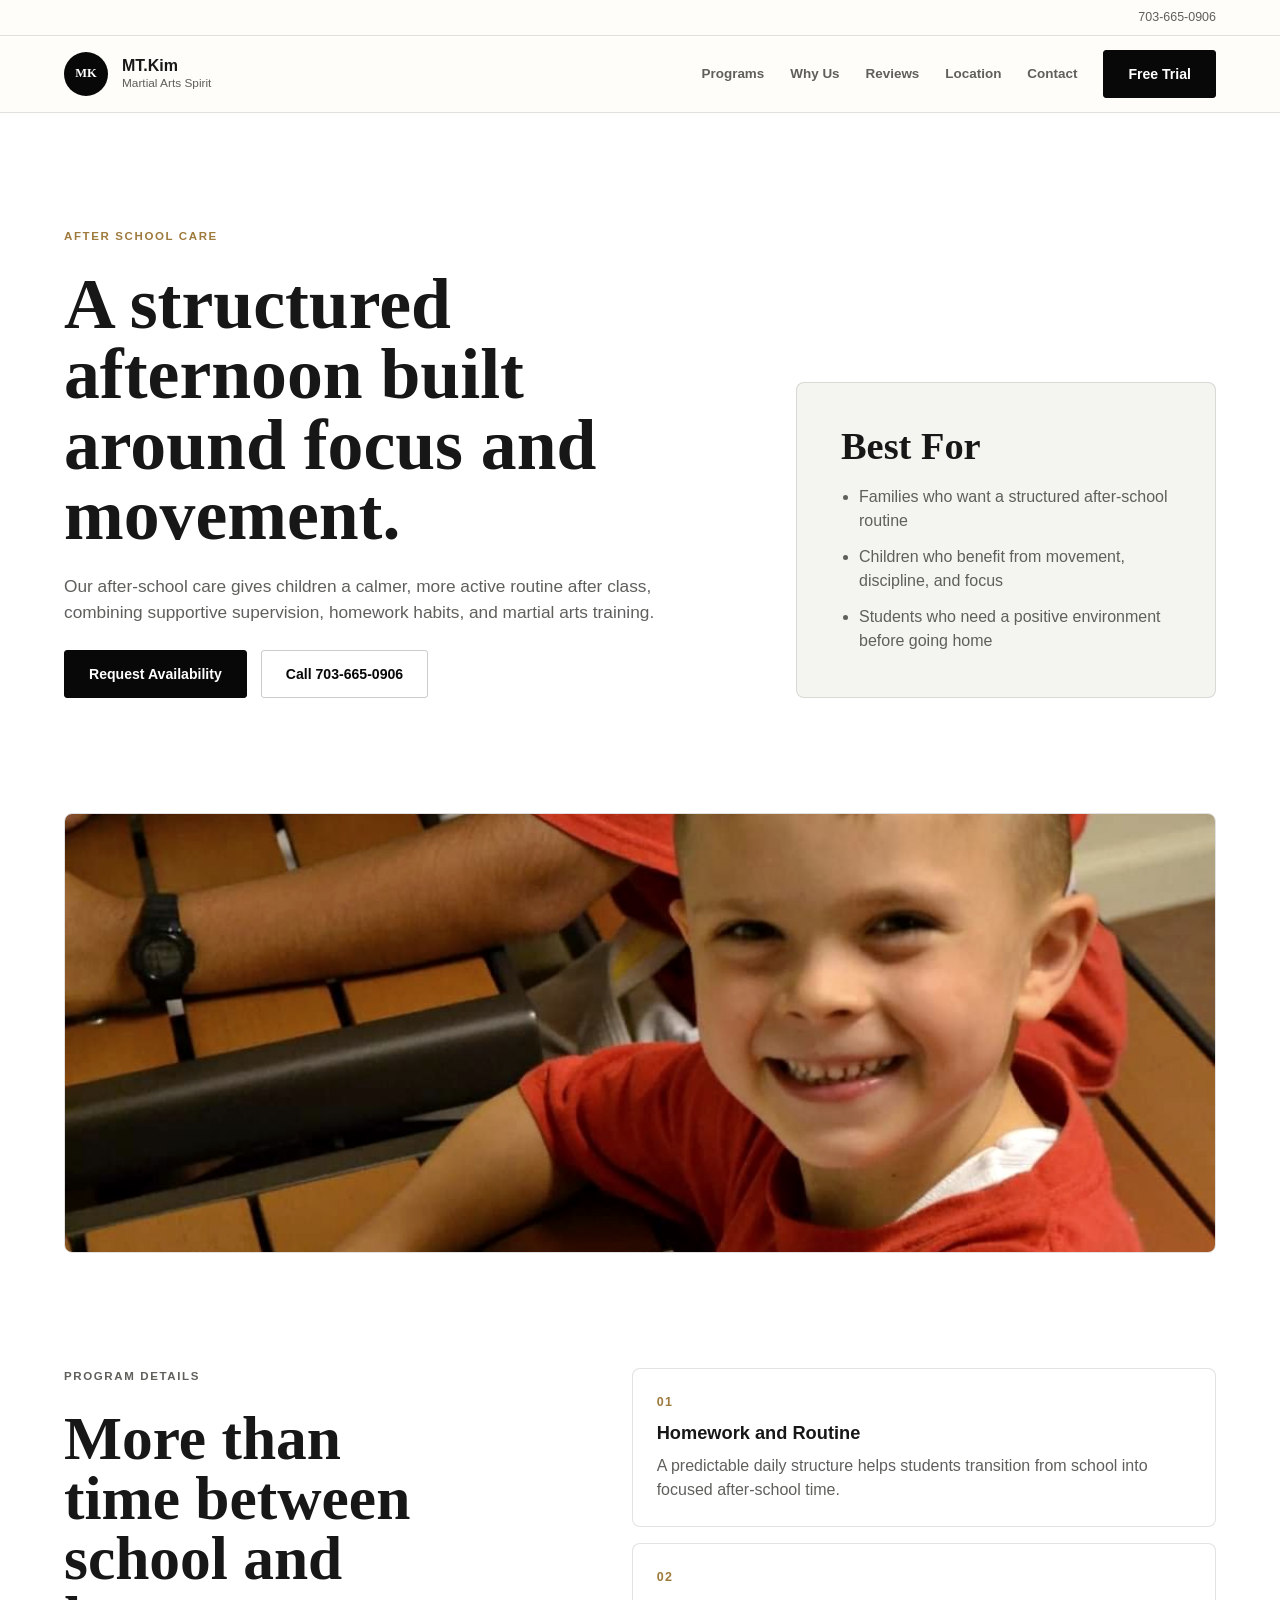
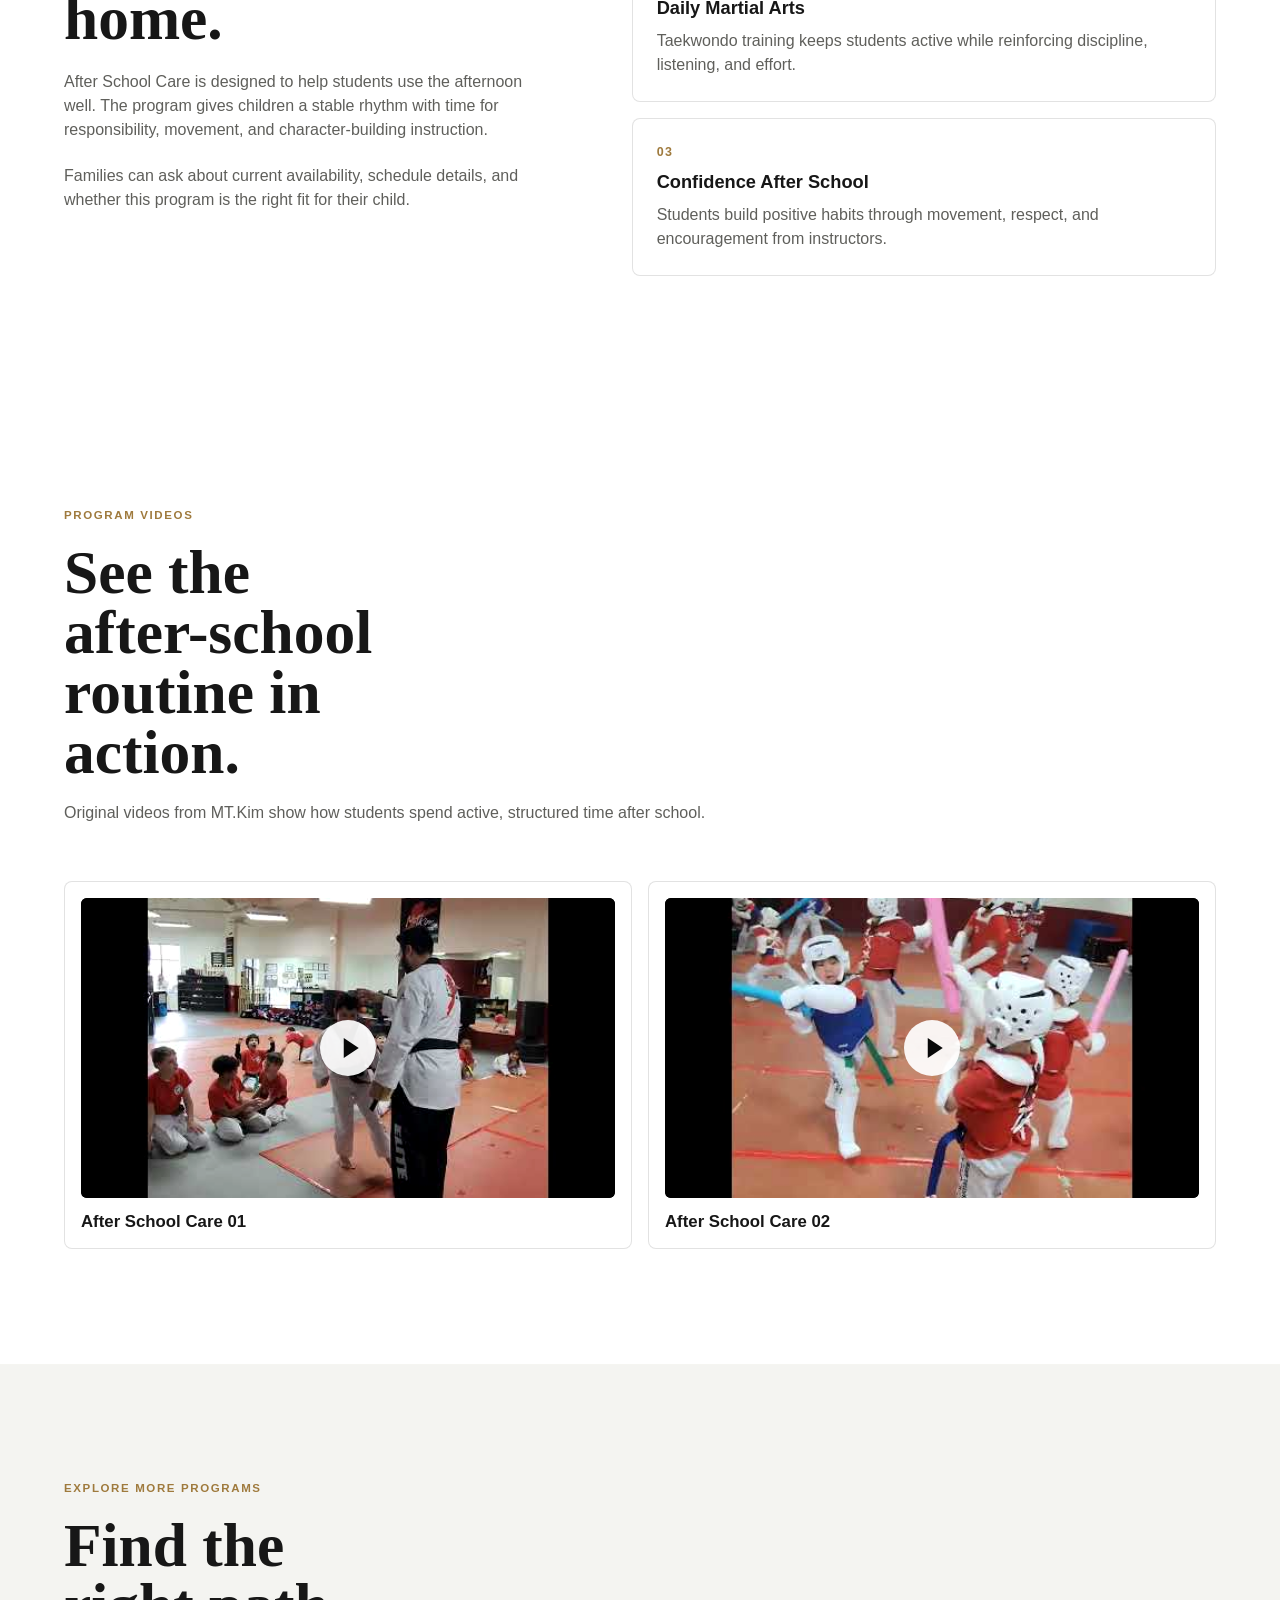
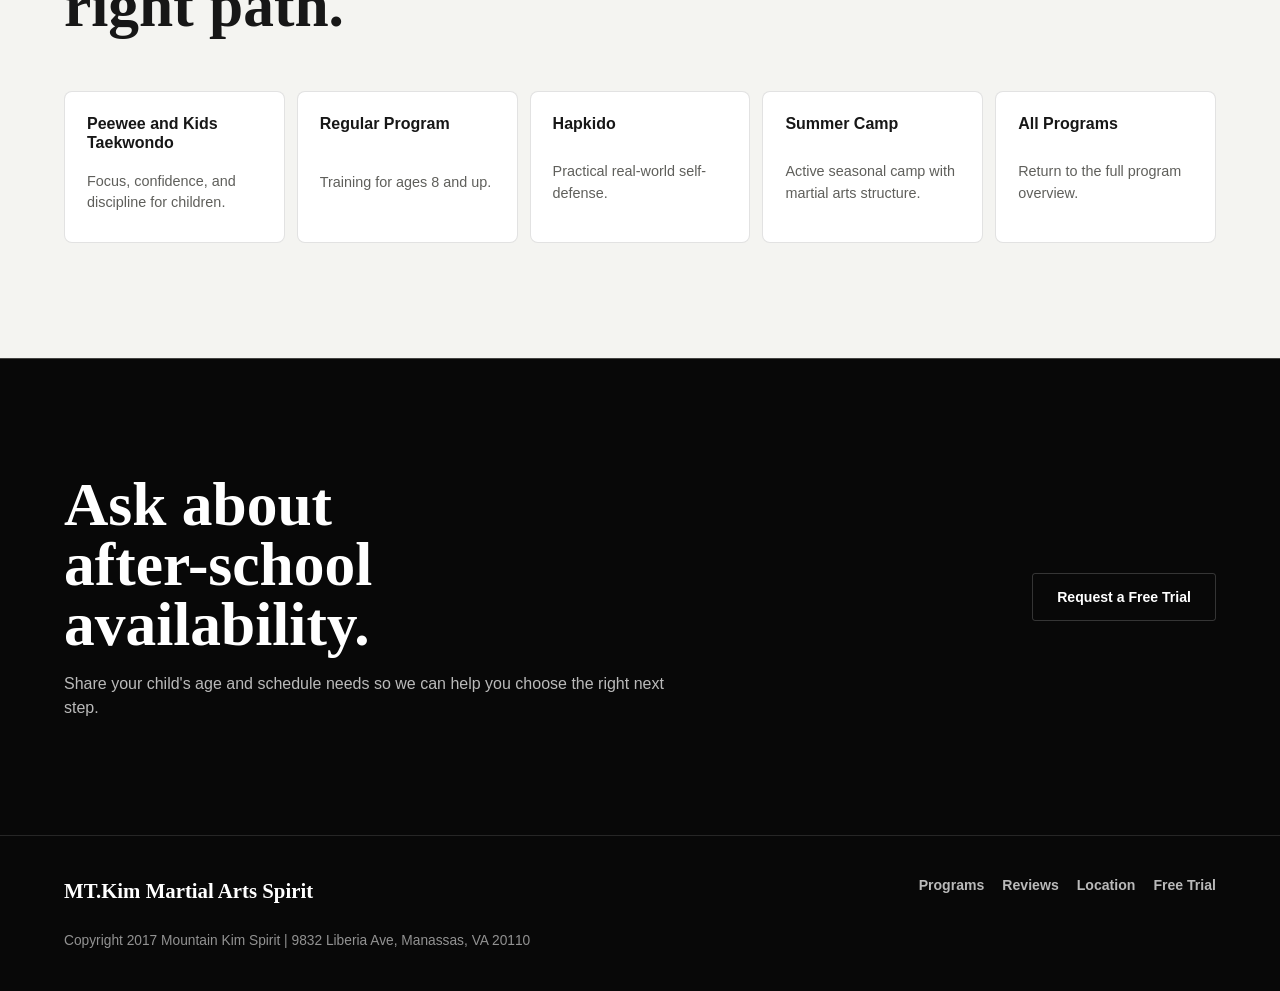
==== commit 025d13e1: "Add original program video links" ====
--- a/after-school-care.html
+++ b/after-school-care.html
@@ -13,7 +13,7 @@
     />
     <meta name="referrer" content="strict-origin-when-cross-origin" />
     <title>After School Care | MT.Kim Martial Arts Spirit</title>
-    <link rel="stylesheet" href="styles.css?v=school-photos-20260520" />
+    <link rel="stylesheet" href="styles.css?v=program-videos-20260520" />
     <script src="script.js" defer></script>
   </head>
   <body class="program-page">
@@ -122,6 +122,58 @@
         </div>
       </section>
 
+      <section class="program-video-section" aria-labelledby="video-title">
+        <div class="program-related-header">
+          <p class="eyebrow">Program Videos</p>
+          <h2 id="video-title">See the after-school routine in action.</h2>
+          <p>Original videos from MT.Kim show how students spend active, structured time after school.</p>
+        </div>
+
+        <div class="video-grid">
+          <article class="video-card">
+            <a
+              class="video-link"
+              href="https://www.youtube.com/watch?v=X3j0o6Y3hs8"
+              target="_blank"
+              rel="noopener noreferrer"
+              aria-label="Watch After School Care 01 on YouTube"
+            >
+              <img
+                src="assets/video-thumbnails/after-school-01.jpg"
+                alt=""
+                width="480"
+                height="360"
+                loading="lazy"
+                decoding="async"
+              />
+              <span class="play-icon" aria-hidden="true"></span>
+            </a>
+            <h3>After School Care 01</h3>
+          </article>
+
+          <article class="video-card">
+            <a
+              class="video-link"
+              href="https://www.youtube.com/watch?v=oe7VNR1kJiE"
+              target="_blank"
+              rel="noopener noreferrer"
+              aria-label="Watch After School Care 02 on YouTube"
+            >
+              <img
+                src="assets/video-thumbnails/after-school-02.jpg"
+                alt=""
+                width="480"
+                height="360"
+                loading="lazy"
+                decoding="async"
+              />
+              <span class="play-icon" aria-hidden="true"></span>
+            </a>
+            <h3>After School Care 02</h3>
+          </article>
+        </div>
+      </section>
+
       <section class="program-related-section" aria-labelledby="related-title">
         <div class="program-related-header">
           <p class="eyebrow">Explore More Programs</p>
--- a/styles.css
+++ b/styles.css
@@ -610,6 +610,12 @@
   filter: saturate(0.82) contrast(1.04);
 }
 
+.program-visual-full img {
+  height: auto;
+  max-height: none;
+  object-fit: contain;
+}
+
 .program-detail-section,
 .program-related-section,
 .program-cta-section {
@@ -669,6 +675,87 @@
   background: var(--stone);
   box-shadow: 0 0 0 100vmax var(--stone);
   clip-path: inset(0 -100vmax);
+}
+
+.program-video-section {
+  max-width: var(--max);
+  margin: 0 auto;
+  padding: clamp(72px, 9vw, 120px) var(--page);
+}
+
+.program-video-section .program-related-header p:last-child {
+  max-width: 680px;
+  color: var(--muted);
+}
+
+.video-grid {
+  display: grid;
+  grid-template-columns: repeat(2, minmax(0, 1fr));
+  gap: 16px;
+}
+
+.video-card {
+  display: grid;
+  gap: 14px;
+  padding: 16px;
+  border: 1px solid var(--line);
+  border-radius: var(--radius);
+  background: var(--white);
+}
+
+.video-link {
+  position: relative;
+  display: block;
+  overflow: hidden;
+  background: var(--black);
+  border-radius: calc(var(--radius) - 2px);
+}
+
+.video-link img,
+.video-card video {
+  width: 100%;
+  aspect-ratio: 16 / 9;
+  object-fit: cover;
+  display: block;
+  background: var(--black);
+}
+
+.video-link img {
+  filter: saturate(0.92) contrast(1.05);
+  transition: transform 180ms ease, filter 180ms ease;
+}
+
+.video-link:hover img {
+  filter: saturate(1) contrast(1.08);
+  transform: scale(1.03);
+}
+
+.play-icon {
+  position: absolute;
+  inset: 50% auto auto 50%;
+  width: 56px;
+  height: 56px;
+  background: rgba(255, 255, 255, 0.92);
+  border-radius: 50%;
+  box-shadow: var(--shadow-tight);
+  transform: translate(-50%, -50%);
+}
+
+.play-icon::before {
+  position: absolute;
+  top: 50%;
+  left: 52%;
+  width: 0;
+  height: 0;
+  border-top: 10px solid transparent;
+  border-bottom: 10px solid transparent;
+  border-left: 15px solid var(--black);
+  content: "";
+  transform: translate(-35%, -50%);
+}
+
+.video-card h3 {
+  font-size: 1.05rem;
 }
 
 .program-related-header {
@@ -920,6 +1007,10 @@
   .program-link-grid {
     grid-template-columns: repeat(3, minmax(0, 1fr));
   }
+
+  .video-grid {
+    grid-template-columns: 1fr;
+  }
 }
 
 @media (max-width: 1040px) {
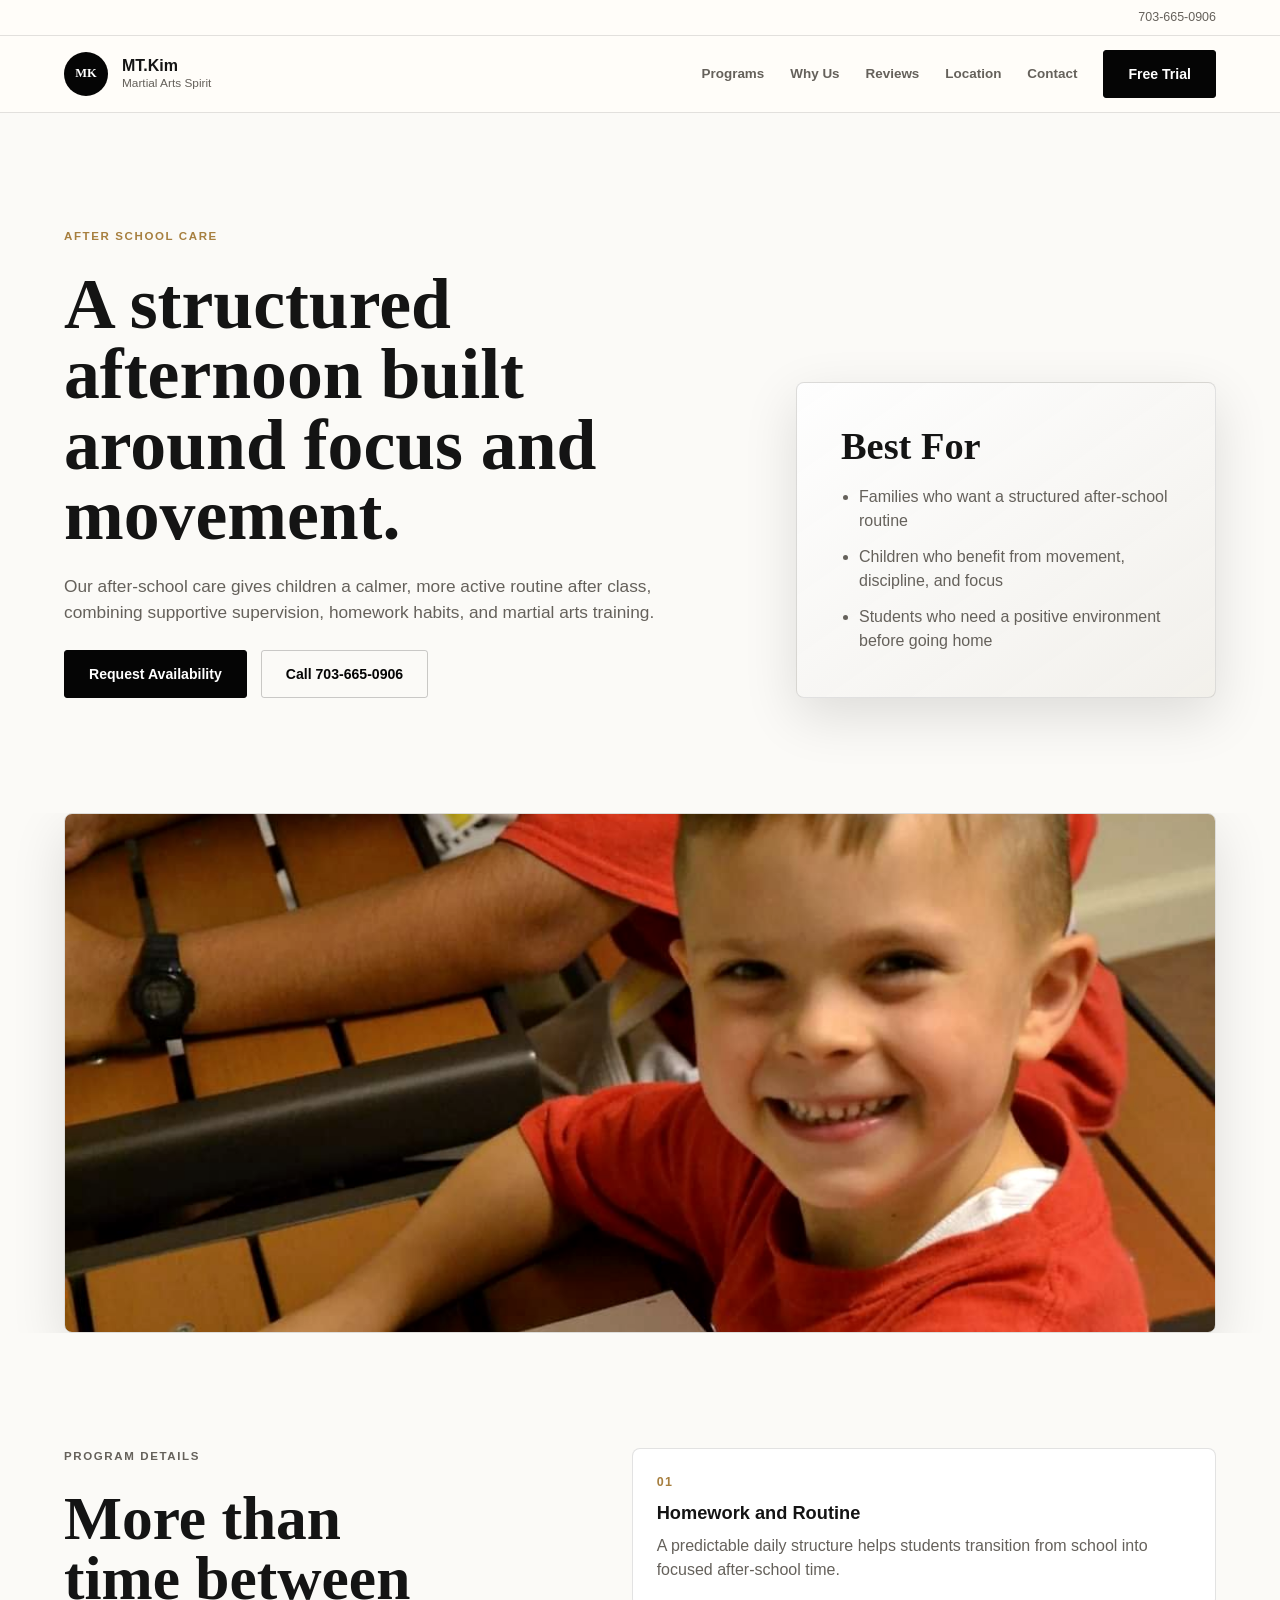
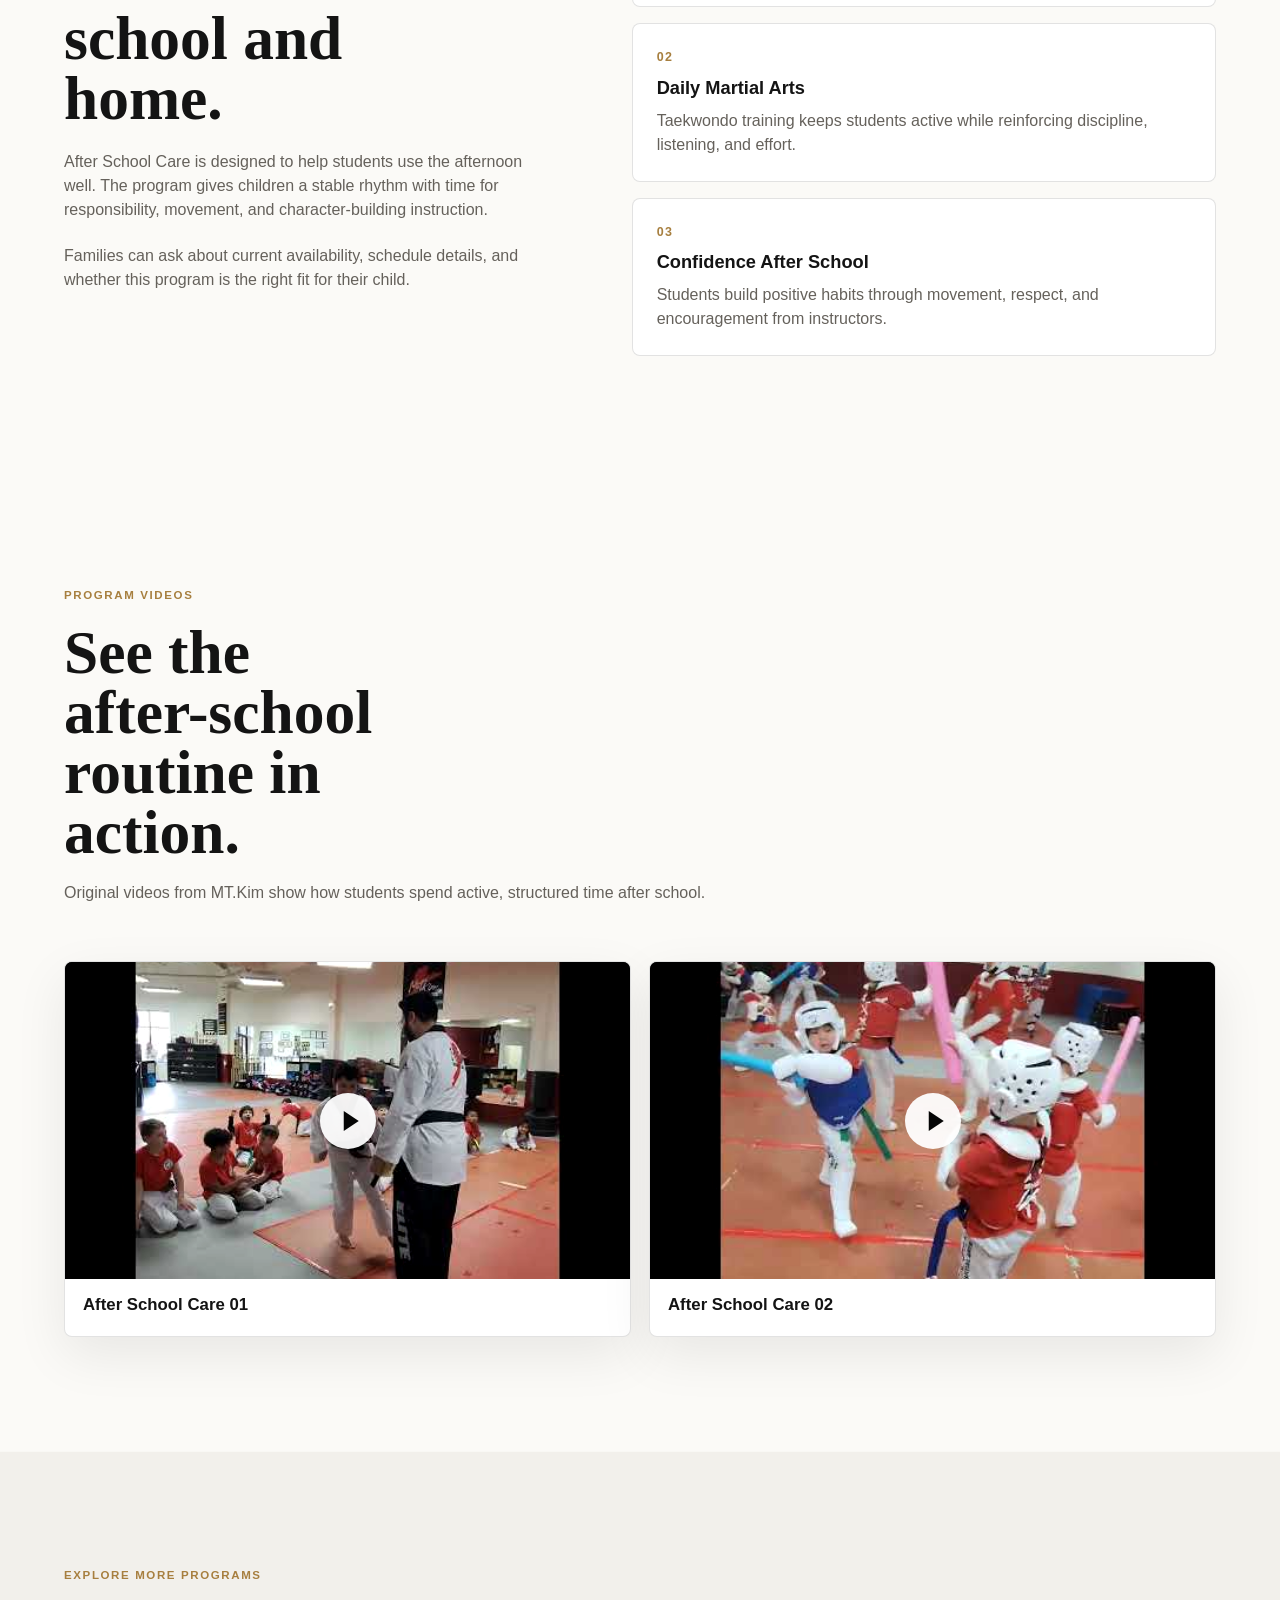
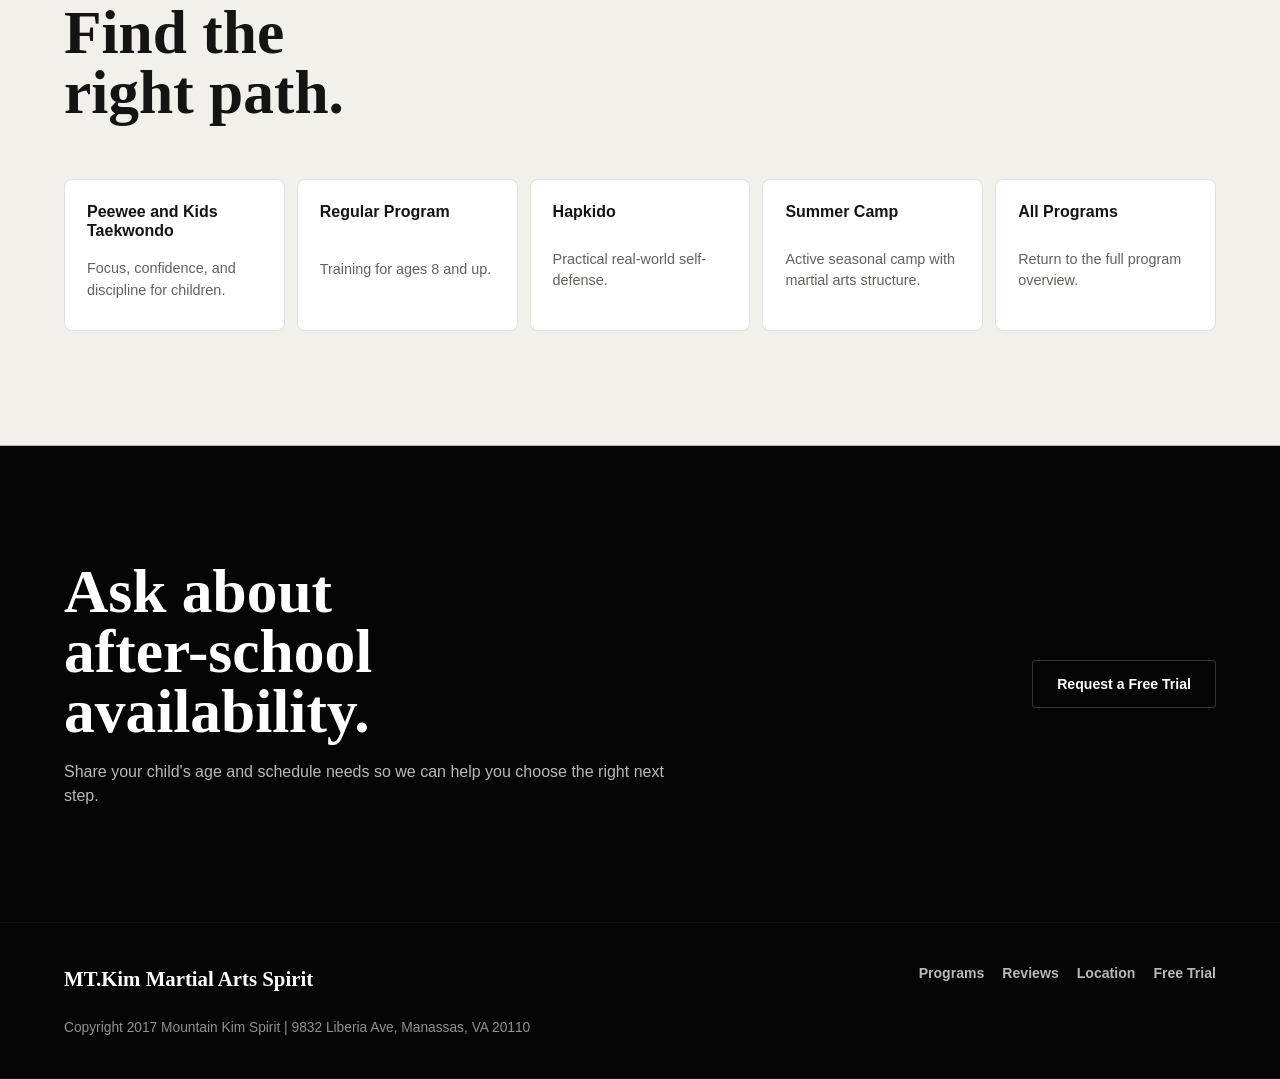
==== commit 00d320b2: "Refresh site with modern editorial layout" ====
--- a/after-school-care.html
+++ b/after-school-care.html
@@ -13,7 +13,7 @@
     />
     <meta name="referrer" content="strict-origin-when-cross-origin" />
     <title>After School Care | MT.Kim Martial Arts Spirit</title>
-    <link rel="stylesheet" href="styles.css?v=program-videos-20260520" />
+    <link rel="stylesheet" href="styles.css?v=trend-refresh-20260520" />
     <script src="script.js" defer></script>
   </head>
   <body class="program-page">
--- a/styles.css
+++ b/styles.css
@@ -1,20 +1,21 @@
 :root {
-  --black: #080808;
-  --ink: #171717;
-  --muted: #5f5f5b;
-  --stone: #f4f4f1;
-  --paper: #ffffff;
+  --black: #050505;
+  --ink: #141414;
+  --muted: #65615b;
+  --stone: #f2f0eb;
+  --paper: #fbfaf7;
   --white: #ffffff;
   --line: rgba(23, 23, 23, 0.12);
   --line-strong: rgba(23, 23, 23, 0.22);
   --line-invert: rgba(255, 255, 255, 0.18);
-  --gold: #9f7a3d;
-  --shadow: 0 28px 80px rgba(8, 8, 8, 0.12);
-  --shadow-tight: 0 16px 48px rgba(8, 8, 8, 0.1);
+  --gold: #a77f3f;
+  --red: #8d1f17;
+  --shadow: 0 32px 90px rgba(8, 8, 8, 0.16);
+  --shadow-tight: 0 18px 54px rgba(8, 8, 8, 0.12);
   --radius: 8px;
   --page: clamp(20px, 5vw, 80px);
   --max: 1320px;
-  --sans: Arial, Helvetica, sans-serif;
+  --sans: "Segoe UI", Arial, Helvetica, sans-serif;
   --serif: Georgia, "Times New Roman", serif;
 }
 
@@ -45,18 +46,29 @@
 }
 
 img,
-svg {
+svg,
+video {
   display: block;
-  max-width: 100%;
-}
-
-img {
-  height: auto;
+  max-inline-size: 100%;
+}
+
+img,
+video {
+  block-size: auto;
 }
 
 a {
   color: inherit;
   text-decoration: none;
+}
+
+a:focus-visible,
+button:focus-visible,
+input:focus-visible,
+select:focus-visible,
+textarea:focus-visible {
+  outline: 3px solid rgba(167, 127, 63, 0.56);
+  outline-offset: 4px;
 }
 
 button,
@@ -249,7 +261,7 @@
   padding: clamp(88px, 10vw, 144px) var(--page) clamp(24px, 4vw, 48px);
   overflow: hidden;
   color: var(--white);
-  background: url("assets/hero-class.jpg?v=school-photos-20260520") center / cover no-repeat;
+  background: var(--black);
 }
 
 .hero-section::before,
@@ -262,8 +274,9 @@
 
 .hero-section::before {
   background:
-    linear-gradient(110deg, rgba(0, 0, 0, 0.86) 0%, rgba(0, 0, 0, 0.62) 48%, rgba(0, 0, 0, 0.14) 100%),
-    linear-gradient(180deg, rgba(0, 0, 0, 0.42) 0%, rgba(0, 0, 0, 0.02) 42%, rgba(0, 0, 0, 0.82) 100%);
+    radial-gradient(circle at 80% 28%, rgba(141, 31, 23, 0.28), transparent 34%),
+    linear-gradient(110deg, rgba(0, 0, 0, 0.9) 0%, rgba(0, 0, 0, 0.68) 48%, rgba(0, 0, 0, 0.22) 100%),
+    linear-gradient(180deg, rgba(0, 0, 0, 0.44) 0%, rgba(0, 0, 0, 0.04) 42%, rgba(0, 0, 0, 0.82) 100%);
 }
 
 .hero-section::after {
@@ -347,24 +360,22 @@
 }
 
 .hero-media {
-  display: none;
-}
-
-.hero-media::before {
   position: absolute;
-  inset: 28px -18px -18px 28px;
-  z-index: -1;
-  border: 1px solid var(--line-strong);
-  border-radius: var(--radius);
-  content: "";
+  inset: 0;
+  z-index: -2;
+  display: block;
+  max-width: none;
+  margin: 0;
 }
 
 .hero-media img {
   width: 100%;
-  aspect-ratio: 5 / 4;
+  height: 100%;
+  aspect-ratio: auto;
   object-fit: cover;
-  border-radius: 5px;
-  filter: grayscale(1) contrast(1.04);
+  object-position: center 42%;
+  border-radius: 0;
+  filter: saturate(0.74) contrast(1.08);
 }
 
 .trust-strip {
@@ -505,7 +516,7 @@
   border: 1px solid var(--line);
   border-radius: var(--radius);
   background: rgba(255, 255, 255, 0.78);
-  transition: border-color 180ms ease, transform 180ms ease, box-shadow 180ms ease;
+  transition: border-color 180ms ease, transform 180ms ease, box-shadow 180ms ease, background 180ms ease;
 }
 
 .feature-card:hover,
@@ -515,19 +526,80 @@
   transform: translateY(-3px);
 }
 
+.feature-card {
+  position: relative;
+  overflow: hidden;
+}
+
+.feature-card::before {
+  position: absolute;
+  top: 28px;
+  right: 28px;
+  width: 48px;
+  height: 2px;
+  background: var(--red);
+  content: "";
+  opacity: 0.72;
+}
+
 .program-grid {
-  grid-template-columns: repeat(3, minmax(0, 1fr));
+  grid-template-columns: repeat(6, minmax(0, 1fr));
 }
 
 .program-card {
-  min-height: 260px;
+  grid-column: span 2;
+  grid-template-rows: auto auto auto 1fr auto;
+  min-height: 420px;
+  overflow: hidden;
+  padding: 0;
   background: var(--white);
+}
+
+.program-card:nth-child(2),
+.program-card-wide {
+  grid-column: span 4;
+}
+
+.program-card-media {
+  margin: 0;
+  background: var(--black);
+}
+
+.program-card-media img {
+  width: 100%;
+  aspect-ratio: 4 / 3;
+  object-fit: cover;
+  filter: saturate(0.86) contrast(1.06);
+  transition: transform 220ms ease, filter 220ms ease;
+}
+
+.program-card:nth-child(2) .program-card-media img,
+.program-card-wide .program-card-media img {
+  aspect-ratio: 16 / 7;
+}
+
+.program-card:hover .program-card-media img {
+  filter: saturate(0.96) contrast(1.08);
+  transform: scale(1.025);
+}
+
+.program-card .program-label,
+.program-card h3,
+.program-card p,
+.program-card a {
+  margin-right: 28px;
+  margin-left: 28px;
+}
+
+.program-card .program-label {
+  margin-top: 12px;
 }
 
 .program-card a {
   align-self: end;
   justify-self: start;
-  margin-top: 12px;
+  margin-top: 8px;
+  margin-bottom: 28px;
   color: var(--black);
   font-size: 0.9rem;
   font-weight: 900;
@@ -576,7 +648,10 @@
   padding: clamp(28px, 4vw, 44px);
   border: 1px solid var(--line);
   border-radius: var(--radius);
-  background: var(--stone);
+  background:
+    linear-gradient(145deg, rgba(255, 255, 255, 0.96), rgba(242, 240, 235, 0.92)),
+    var(--stone);
+  box-shadow: var(--shadow-tight);
 }
 
 .program-hero-panel strong {
@@ -603,11 +678,12 @@
 
 .program-visual img {
   width: 100%;
-  max-height: 440px;
+  max-height: 520px;
   object-fit: cover;
   border: 1px solid var(--line);
   border-radius: var(--radius);
-  filter: saturate(0.82) contrast(1.04);
+  filter: saturate(0.88) contrast(1.05);
+  box-shadow: var(--shadow-tight);
 }
 
 .program-visual-full img {
@@ -691,16 +767,18 @@
 .video-grid {
   display: grid;
   grid-template-columns: repeat(2, minmax(0, 1fr));
+  gap: 18px;
+}
+
+.video-card {
+  display: grid;
   gap: 16px;
-}
-
-.video-card {
-  display: grid;
-  gap: 14px;
-  padding: 16px;
+  overflow: hidden;
+  padding: 0;
   border: 1px solid var(--line);
   border-radius: var(--radius);
   background: var(--white);
+  box-shadow: 0 18px 52px rgba(8, 8, 8, 0.08);
 }
 
 .video-link {
@@ -708,7 +786,6 @@
   display: block;
   overflow: hidden;
   background: var(--black);
-  border-radius: calc(var(--radius) - 2px);
 }
 
 .video-link img,
@@ -735,7 +812,7 @@
   inset: 50% auto auto 50%;
   width: 56px;
   height: 56px;
-  background: rgba(255, 255, 255, 0.92);
+  background: rgba(255, 255, 255, 0.94);
   border-radius: 50%;
   box-shadow: var(--shadow-tight);
   transform: translate(-50%, -50%);
@@ -755,6 +832,7 @@
 }
 
 .video-card h3 {
+  padding: 0 18px 20px;
   font-size: 1.05rem;
 }
 
@@ -1004,6 +1082,15 @@
     grid-template-columns: repeat(2, minmax(0, 1fr));
   }
 
+  .program-card,
+  .program-card:nth-child(2) {
+    grid-column: span 1;
+  }
+
+  .program-card-wide {
+    grid-column: span 2;
+  }
+
   .program-link-grid {
     grid-template-columns: repeat(3, minmax(0, 1fr));
   }
@@ -1022,10 +1109,6 @@
   .program-detail-section,
   .program-cta-section {
     grid-template-columns: 1fr;
-  }
-
-  .hero-media {
-    max-width: 620px;
   }
 
   .instructor-card {
@@ -1187,8 +1270,30 @@
     grid-template-columns: 1fr;
   }
 
+  .program-card,
+  .program-card:nth-child(2),
+  .program-card-wide {
+    grid-column: span 1;
+  }
+
+  .program-card .program-label,
+  .program-card h3,
+  .program-card p,
+  .program-card a {
+    margin-right: 24px;
+    margin-left: 24px;
+  }
+
+  .program-card a {
+    margin-bottom: 24px;
+  }
+
+  .program-card:nth-child(2) .program-card-media img,
+  .program-card-wide .program-card-media img {
+    aspect-ratio: 4 / 3;
+  }
+
   .feature-card,
-  .program-card,
   .program-hero-panel,
   .benefit-item,
   .program-link-card,
@@ -1202,3 +1307,14 @@
     justify-content: flex-start;
   }
 }
+
+@media (prefers-reduced-motion: reduce) {
+  *,
+  *::before,
+  *::after {
+    scroll-behavior: auto !important;
+    transition-duration: 0.01ms !important;
+    animation-duration: 0.01ms !important;
+    animation-iteration-count: 1 !important;
+  }
+}
